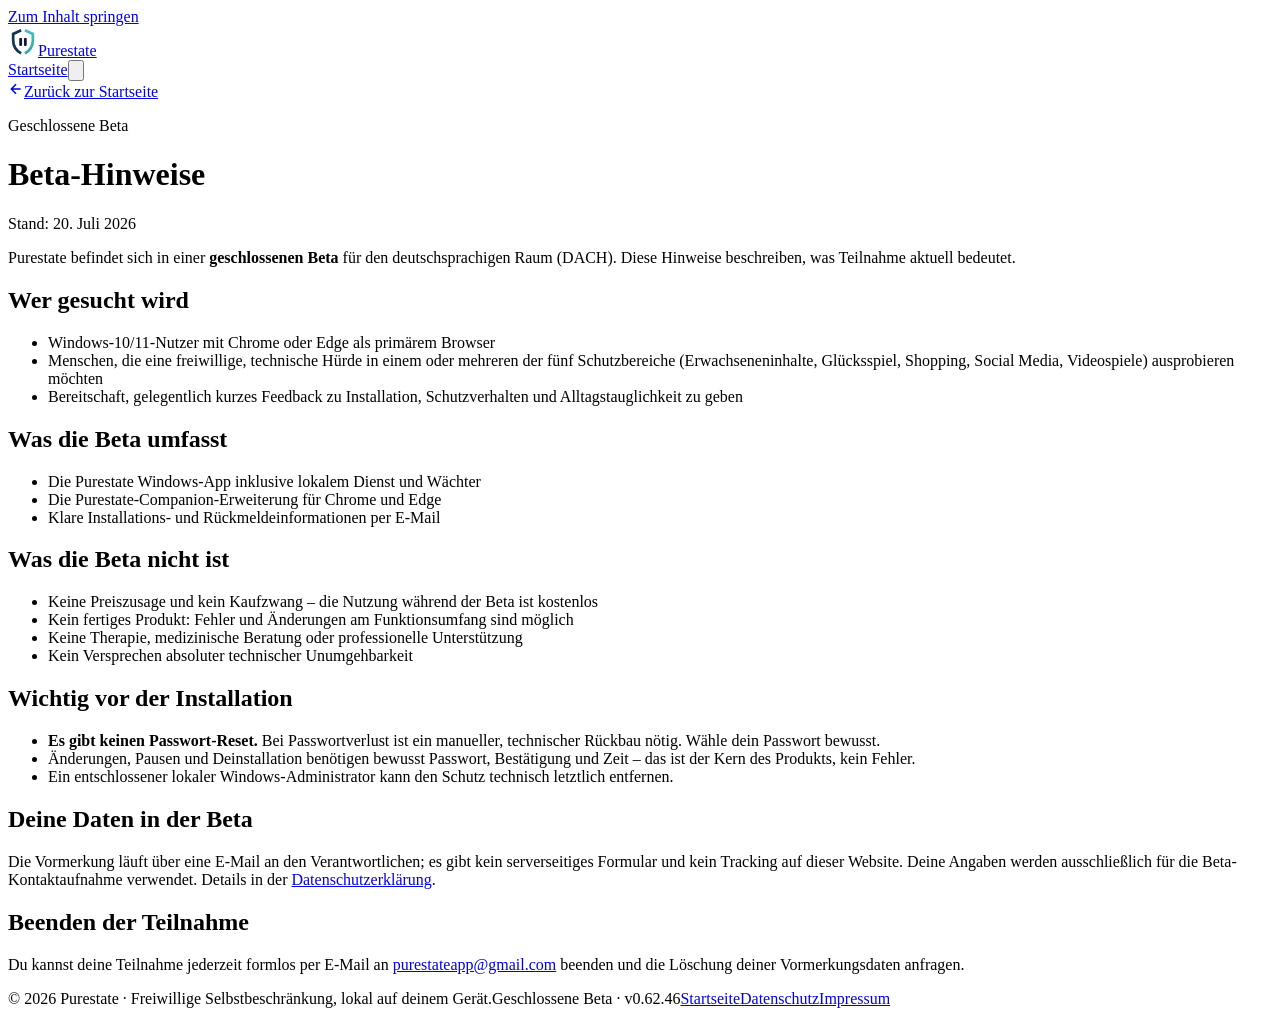
==== website/beta-hinweise/index.html @ 0d82c808 "chore(deploy): Datenschutzseite auf den Stand des Codes (2026-08-23) Fuenf Aussagen nachgezogen: SHA" ====
<!DOCTYPE html><html lang="de"><head><meta charset="utf-8"><meta name="viewport" content="width=device-width, initial-scale=1"><meta name="color-scheme" content="light dark"><meta name="theme-color" content="#f3f4f2" media="(prefers-color-scheme: light)"><meta name="theme-color" content="#060e1c" media="(prefers-color-scheme: dark)"><title>Beta-Hinweise – Purestate</title><meta name="description" content="Hinweise zur Teilnahme an der geschlossenen Purestate-Beta: Voraussetzungen, Umfang, Grenzen und Umgang mit deinen Daten."><link rel="canonical" href="https://purestate-app.com/beta-hinweise/"><link rel="icon" href="/favicon.svg" type="image/svg+xml"><link rel="sitemap" href="/sitemap-index.xml"><meta property="og:title" content="Beta-Hinweise – Purestate"><meta property="og:description" content="Hinweise zur Teilnahme an der geschlossenen Purestate-Beta: Voraussetzungen, Umfang, Grenzen und Umgang mit deinen Daten."><meta property="og:type" content="website"><meta property="og:locale" content="de_DE"><meta property="og:url" content="https://purestate-app.com/beta-hinweise/"><meta property="og:site_name" content="Purestate"><meta property="og:image" content="https://purestate-app.com/og-image.svg"><meta name="twitter:card" content="summary"><script>
      /* Set theme before first paint to avoid a flash. Only "light"/"dark";
         when nothing is stored we fall back to the OS setting via CSS. */
      (function () {
        try {
          const t = localStorage.getItem('purestate-theme');
          if (t === 'light' || t === 'dark') document.documentElement.setAttribute('data-theme', t);
        } catch {
          /* private mode etc. — OS preference applies */
        }
      })();
    </script><link rel="stylesheet" href="/_astro/PauseMark.BXaY5IcB.css"></head><body><a href="#main" class="focus:bg-surface focus:text-ink sr-only focus:not-sr-only focus:absolute focus:top-3 focus:left-3 focus:z-50 focus:rounded-lg focus:px-4 focus:py-2 focus:shadow-lg">Zum Inhalt springen</a><div class="scroll-progress" aria-hidden="true"></div><header class="border-line bg-bg/85 sticky top-0 z-40 border-b backdrop-blur-md" data-astro-cid-fzpbxy5g><div class="mx-auto flex h-16 max-w-6xl items-center justify-between gap-4 px-5" data-astro-cid-fzpbxy5g><a href="/" class="text-ink flex items-center gap-2.5 text-[17px] font-semibold tracking-tight" aria-label="Purestate – Startseite" data-astro-cid-fzpbxy5g><svg xmlns="http://www.w3.org/2000/svg" viewBox="0 0 128 128" width="30" height="30" aria-hidden="true"><defs><linearGradient id="ps-grad-6tiwqj" x1="72" y1="16" x2="111" y2="112" gradientUnits="userSpaceOnUse"><stop offset="0" stop-color="#49c3bd"></stop><stop offset="1" stop-color="#2aa8a6"></stop></linearGradient></defs><path d="M56 18 22 34v27c0 25 13.5 45 34 56" fill="none" stroke="var(--logo-left, #123456)" stroke-width="11.5"></path><path d="M72 18 106 34v27c0 25-13.5 45-34 56" fill="none" stroke="url(#ps-grad-6tiwqj)" stroke-width="11.5"></path><rect x="48" y="51" width="12" height="34" rx="3.5" fill="var(--logo-bars, #0b1b34)"></rect><rect x="68" y="51" width="12" height="34" rx="3.5" fill="var(--logo-bars, #0b1b34)"></rect></svg>Purestate</a><div class="flex items-center gap-2.5" data-astro-cid-fzpbxy5g><a href="/" class="text-soft hover:text-ink hidden text-[15px] font-medium sm:block" data-astro-cid-fzpbxy5g>Startseite</a><button id="themeToggle" type="button" class="border-line text-soft hover:border-line-strong hover:text-ink flex h-11 w-11 items-center justify-center rounded-lg border transition-colors" aria-label="Helles oder dunkles Design wählen" title="Design wechseln" data-astro-cid-fzpbxy5g><svg class="theme-sun h-[18px] w-[18px]" viewBox="0 0 24 24" fill="none" stroke="currentColor" stroke-width="2" stroke-linecap="round" aria-hidden="true" data-astro-cid-fzpbxy5g><circle cx="12" cy="12" r="4" data-astro-cid-fzpbxy5g></circle><path d="M12 2v2M12 20v2M4.9 4.9l1.4 1.4M17.7 17.7l1.4 1.4M2 12h2M20 12h2M4.9 19.1l1.4-1.4M17.7 6.3l1.4-1.4" data-astro-cid-fzpbxy5g></path></svg><svg class="theme-moon h-[18px] w-[18px]" viewBox="0 0 24 24" fill="none" stroke="currentColor" stroke-width="2" stroke-linecap="round" stroke-linejoin="round" aria-hidden="true" data-astro-cid-fzpbxy5g><path d="M21 12.8A9 9 0 1 1 11.2 3a7 7 0 0 0 9.8 9.8Z" data-astro-cid-fzpbxy5g></path></svg></button></div></div></header><main id="main"><div class="mx-auto max-w-6xl px-5 py-14 sm:py-20"><a href="/" class="text-soft hover:text-ink inline-flex items-center gap-1.5 text-[14.5px] font-medium"><svg width="16" height="16" viewBox="0 0 24 24" fill="none" stroke="currentColor" stroke-width="2.2" aria-hidden="true"><path d="M19 12H5M12 19l-7-7 7-7"></path></svg>Zurück zur Startseite</a><p class="mono-label mt-8 flex items-center gap-2.5"><span class="pause-mark text-[13px]" aria-hidden="true"><i></i><i></i></span>Geschlossene Beta</p><h1 class="display text-ink mt-4 text-[clamp(30px,4.2vw,44px)]">Beta-Hinweise</h1><p class="text-faint mt-3 font-mono text-[13px]">Stand: 20. Juli 2026</p><div class="prose-legal mt-8"><p>Purestate befindet sich in einer <strong>geschlossenen Beta</strong> für den deutschsprachigen Raum (DACH). Diese Hinweise beschreiben, was Teilnahme aktuell bedeutet.</p>
<h2 id="wer-gesucht-wird">Wer gesucht wird</h2>
<ul>
<li>Windows-10/11-Nutzer mit Chrome oder Edge als primärem Browser</li>
<li>Menschen, die eine freiwillige, technische Hürde in einem oder mehreren der fünf Schutzbereiche (Erwachseneninhalte, Glücksspiel, Shopping, Social Media, Videospiele) ausprobieren möchten</li>
<li>Bereitschaft, gelegentlich kurzes Feedback zu Installation, Schutzverhalten und Alltagstauglichkeit zu geben</li>
</ul>
<h2 id="was-die-beta-umfasst">Was die Beta umfasst</h2>
<ul>
<li>Die Purestate Windows-App inklusive lokalem Dienst und Wächter</li>
<li>Die Purestate-Companion-Erweiterung für Chrome und Edge</li>
<li>Klare Installations- und Rückmeldeinformationen per E-Mail</li>
</ul>
<h2 id="was-die-beta-nicht-ist">Was die Beta nicht ist</h2>
<ul>
<li>Keine Preiszusage und kein Kaufzwang – die Nutzung während der Beta ist kostenlos</li>
<li>Kein fertiges Produkt: Fehler und Änderungen am Funktionsumfang sind möglich</li>
<li>Keine Therapie, medizinische Beratung oder professionelle Unterstützung</li>
<li>Kein Versprechen absoluter technischer Unumgehbarkeit</li>
</ul>
<h2 id="wichtig-vor-der-installation">Wichtig vor der Installation</h2>
<ul>
<li><strong>Es gibt keinen Passwort-Reset.</strong> Bei Passwortverlust ist ein manueller, technischer Rückbau nötig. Wähle dein Passwort bewusst.</li>
<li>Änderungen, Pausen und Deinstallation benötigen bewusst Passwort, Bestätigung und Zeit – das ist der Kern des Produkts, kein Fehler.</li>
<li>Ein entschlossener lokaler Windows-Administrator kann den Schutz technisch letztlich entfernen.</li>
</ul>
<h2 id="deine-daten-in-der-beta">Deine Daten in der Beta</h2>
<p>Die Vormerkung läuft über eine E-Mail an den Verantwortlichen; es gibt kein serverseitiges Formular und kein Tracking auf dieser Website. Deine Angaben werden ausschließlich für die Beta-Kontaktaufnahme verwendet. Details in der <a href="/datenschutz/">Datenschutzerklärung</a>.</p>
<h2 id="beenden-der-teilnahme">Beenden der Teilnahme</h2>
<p>Du kannst deine Teilnahme jederzeit formlos per E-Mail an <a href="mailto:purestateapp@gmail.com">purestateapp@gmail.com</a> beenden und die Löschung deiner Vormerkungsdaten anfragen.</p>
</div></div></main><footer class="border-line bg-bg2 border-t"><div class="mx-auto max-w-6xl px-5 py-12"><div class="text-faint flex flex-wrap items-center gap-x-4 gap-y-2 text-[14px]"><span>© 2026 Purestate · Freiwillige Selbstbeschränkung, lokal auf deinem Gerät.</span><span class="font-mono text-[12.5px] tracking-[0.08em]">Geschlossene Beta · v0.62.46</span><span class="flex gap-4"><a class="hover:text-ink" href="/">Startseite</a><a class="hover:text-ink" href="/datenschutz/">Datenschutz</a><a class="hover:text-ink" href="/impressum/">Impressum</a></span></div></div></footer><script>
      (function () {
        const root = document.documentElement;
        const toggle = document.getElementById('themeToggle');
        if (toggle) {
          toggle.addEventListener('click', function () {
            let current = root.getAttribute('data-theme');
            if (!current) {
              current = window.matchMedia('(prefers-color-scheme: dark)').matches
                ? 'dark'
                : 'light';
            }
            const next = current === 'dark' ? 'light' : 'dark';
            root.setAttribute('data-theme', next);
            try {
              localStorage.setItem('purestate-theme', next);
            } catch {
              /* not persisted */
            }
          });
        }

        const navBtn = document.getElementById('navToggle');
        const navMenu = document.getElementById('navMenu');
        if (navBtn && navMenu) {
          navBtn.addEventListener('click', function () {
            const open = navBtn.getAttribute('aria-expanded') === 'true';
            navBtn.setAttribute('aria-expanded', String(!open));
            navMenu.classList.toggle('hidden', open);
          });
          navMenu.querySelectorAll('a').forEach(function (a) {
            a.addEventListener('click', function () {
              navBtn.setAttribute('aria-expanded', 'false');
              navMenu.classList.add('hidden');
            });
          });
        }
      })();

      /* Scroll response: a reading-progress line, a faint background wash
         that drifts, and the section you're on lifting its kicker to accent.
         Pure progressive enhancement — nothing is ever hidden. */
      (function () {
        const root = document.documentElement;
        const reduce = window.matchMedia('(prefers-reduced-motion: reduce)').matches;
        const secs = Array.prototype.slice.call(document.querySelectorAll('main > section'));
        if (!reduce) root.classList.add('reveal-on');
        let ticking = false;
        function onScroll() {
          if (ticking) return;
          ticking = true;
          requestAnimationFrame(function () {
            const y = window.scrollY || 0;
            const h = document.documentElement.scrollHeight - window.innerHeight;
            root.style.setProperty('--sp', h > 0 ? (y / h).toFixed(4) : '0');
            if (!reduce) {
              root.style.setProperty('--sy', String(y));
              const line = window.innerHeight * 0.35;
              let active = null;
              for (let i = 0; i < secs.length; i++) {
                const r = secs[i].getBoundingClientRect();
                if (r.top <= line && r.bottom > line) {
                  active = secs[i];
                  break;
                }
              }
              secs.forEach(function (s) {
                s.classList.toggle('is-active', s === active);
              });
            }
            ticking = false;
          });
        }
        window.addEventListener('scroll', onScroll, { passive: true });
        window.addEventListener('resize', onScroll, { passive: true });
        onScroll();
      })();
    </script></body></html>
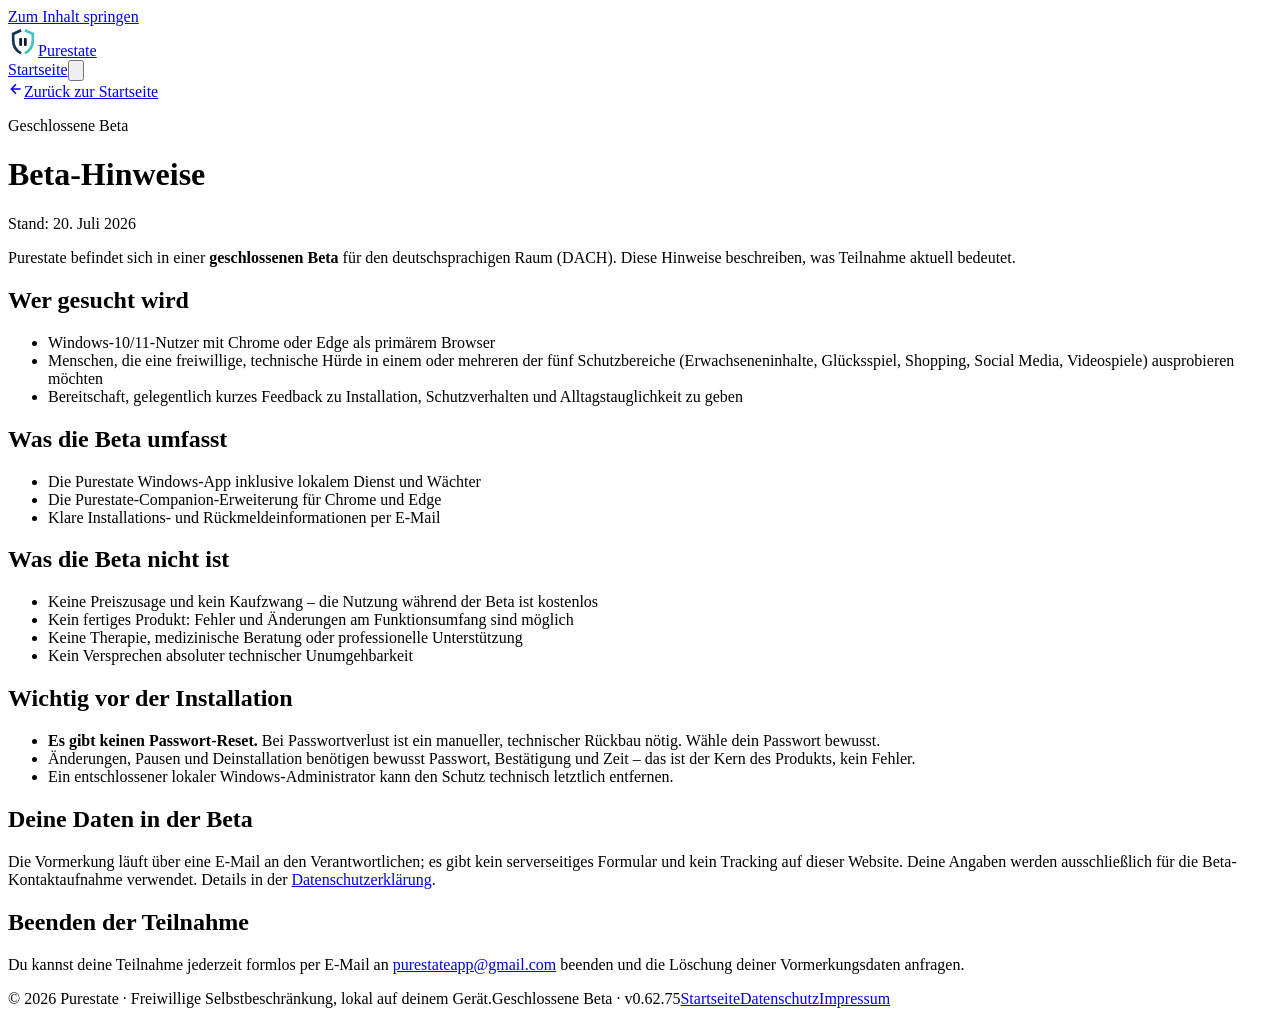
==== commit 54dda099: "feat(deploy): publish controlled-boundary redesign Deploy the verified static build from private sou" ====
--- a/website/beta-hinweise/index.html
+++ b/website/beta-hinweise/index.html
@@ -1,4 +1,4 @@
-<!DOCTYPE html><html lang="de"><head><meta charset="utf-8"><meta name="viewport" content="width=device-width, initial-scale=1"><meta name="color-scheme" content="light dark"><meta name="theme-color" content="#f3f4f2" media="(prefers-color-scheme: light)"><meta name="theme-color" content="#060e1c" media="(prefers-color-scheme: dark)"><title>Beta-Hinweise – Purestate</title><meta name="description" content="Hinweise zur Teilnahme an der geschlossenen Purestate-Beta: Voraussetzungen, Umfang, Grenzen und Umgang mit deinen Daten."><link rel="canonical" href="https://purestate-app.com/beta-hinweise/"><link rel="icon" href="/favicon.svg" type="image/svg+xml"><link rel="sitemap" href="/sitemap-index.xml"><meta property="og:title" content="Beta-Hinweise – Purestate"><meta property="og:description" content="Hinweise zur Teilnahme an der geschlossenen Purestate-Beta: Voraussetzungen, Umfang, Grenzen und Umgang mit deinen Daten."><meta property="og:type" content="website"><meta property="og:locale" content="de_DE"><meta property="og:url" content="https://purestate-app.com/beta-hinweise/"><meta property="og:site_name" content="Purestate"><meta property="og:image" content="https://purestate-app.com/og-image.svg"><meta name="twitter:card" content="summary"><script>
+<!DOCTYPE html><html lang="de"><head><meta charset="utf-8"><meta name="viewport" content="width=device-width, initial-scale=1"><meta name="color-scheme" content="light dark"><meta name="theme-color" content="#f3f4f2" media="(prefers-color-scheme: light)"><meta name="theme-color" content="#060e1c" media="(prefers-color-scheme: dark)"><title>Beta-Hinweise – Purestate</title><meta name="description" content="Hinweise zur Teilnahme an der geschlossenen Purestate-Beta: Voraussetzungen, Umfang, Grenzen und Umgang mit deinen Daten."><link rel="canonical" href="https://purestate-app.com/beta-hinweise/"><link rel="icon" href="/favicon.svg" type="image/svg+xml"><link rel="sitemap" href="/sitemap-index.xml"><meta property="og:title" content="Beta-Hinweise – Purestate"><meta property="og:description" content="Hinweise zur Teilnahme an der geschlossenen Purestate-Beta: Voraussetzungen, Umfang, Grenzen und Umgang mit deinen Daten."><meta property="og:type" content="website"><meta property="og:locale" content="de_DE"><meta property="og:url" content="https://purestate-app.com/beta-hinweise/"><meta property="og:site_name" content="Purestate"><meta property="og:image" content="https://purestate-app.com/og-image.png"><meta property="og:image:type" content="image/png"><meta property="og:image:width" content="1200"><meta property="og:image:height" content="630"><meta property="og:image:alt" content="Purestate – Deine Entscheidung, geschützt vor dem nächsten Impuls."><meta name="twitter:card" content="summary_large_image"><meta name="twitter:image" content="https://purestate-app.com/og-image.png"><meta name="twitter:image:alt" content="Purestate – Deine Entscheidung, geschützt vor dem nächsten Impuls."><script>
       /* Set theme before first paint to avoid a flash. Only "light"/"dark";
          when nothing is stored we fall back to the OS setting via CSS. */
       (function () {
@@ -9,7 +9,7 @@
           /* private mode etc. — OS preference applies */
         }
       })();
-    </script><link rel="stylesheet" href="/_astro/PauseMark.BXaY5IcB.css"></head><body><a href="#main" class="focus:bg-surface focus:text-ink sr-only focus:not-sr-only focus:absolute focus:top-3 focus:left-3 focus:z-50 focus:rounded-lg focus:px-4 focus:py-2 focus:shadow-lg">Zum Inhalt springen</a><div class="scroll-progress" aria-hidden="true"></div><header class="border-line bg-bg/85 sticky top-0 z-40 border-b backdrop-blur-md" data-astro-cid-fzpbxy5g><div class="mx-auto flex h-16 max-w-6xl items-center justify-between gap-4 px-5" data-astro-cid-fzpbxy5g><a href="/" class="text-ink flex items-center gap-2.5 text-[17px] font-semibold tracking-tight" aria-label="Purestate – Startseite" data-astro-cid-fzpbxy5g><svg xmlns="http://www.w3.org/2000/svg" viewBox="0 0 128 128" width="30" height="30" aria-hidden="true"><defs><linearGradient id="ps-grad-6tiwqj" x1="72" y1="16" x2="111" y2="112" gradientUnits="userSpaceOnUse"><stop offset="0" stop-color="#49c3bd"></stop><stop offset="1" stop-color="#2aa8a6"></stop></linearGradient></defs><path d="M56 18 22 34v27c0 25 13.5 45 34 56" fill="none" stroke="var(--logo-left, #123456)" stroke-width="11.5"></path><path d="M72 18 106 34v27c0 25-13.5 45-34 56" fill="none" stroke="url(#ps-grad-6tiwqj)" stroke-width="11.5"></path><rect x="48" y="51" width="12" height="34" rx="3.5" fill="var(--logo-bars, #0b1b34)"></rect><rect x="68" y="51" width="12" height="34" rx="3.5" fill="var(--logo-bars, #0b1b34)"></rect></svg>Purestate</a><div class="flex items-center gap-2.5" data-astro-cid-fzpbxy5g><a href="/" class="text-soft hover:text-ink hidden text-[15px] font-medium sm:block" data-astro-cid-fzpbxy5g>Startseite</a><button id="themeToggle" type="button" class="border-line text-soft hover:border-line-strong hover:text-ink flex h-11 w-11 items-center justify-center rounded-lg border transition-colors" aria-label="Helles oder dunkles Design wählen" title="Design wechseln" data-astro-cid-fzpbxy5g><svg class="theme-sun h-[18px] w-[18px]" viewBox="0 0 24 24" fill="none" stroke="currentColor" stroke-width="2" stroke-linecap="round" aria-hidden="true" data-astro-cid-fzpbxy5g><circle cx="12" cy="12" r="4" data-astro-cid-fzpbxy5g></circle><path d="M12 2v2M12 20v2M4.9 4.9l1.4 1.4M17.7 17.7l1.4 1.4M2 12h2M20 12h2M4.9 19.1l1.4-1.4M17.7 6.3l1.4-1.4" data-astro-cid-fzpbxy5g></path></svg><svg class="theme-moon h-[18px] w-[18px]" viewBox="0 0 24 24" fill="none" stroke="currentColor" stroke-width="2" stroke-linecap="round" stroke-linejoin="round" aria-hidden="true" data-astro-cid-fzpbxy5g><path d="M21 12.8A9 9 0 1 1 11.2 3a7 7 0 0 0 9.8 9.8Z" data-astro-cid-fzpbxy5g></path></svg></button></div></div></header><main id="main"><div class="mx-auto max-w-6xl px-5 py-14 sm:py-20"><a href="/" class="text-soft hover:text-ink inline-flex items-center gap-1.5 text-[14.5px] font-medium"><svg width="16" height="16" viewBox="0 0 24 24" fill="none" stroke="currentColor" stroke-width="2.2" aria-hidden="true"><path d="M19 12H5M12 19l-7-7 7-7"></path></svg>Zurück zur Startseite</a><p class="mono-label mt-8 flex items-center gap-2.5"><span class="pause-mark text-[13px]" aria-hidden="true"><i></i><i></i></span>Geschlossene Beta</p><h1 class="display text-ink mt-4 text-[clamp(30px,4.2vw,44px)]">Beta-Hinweise</h1><p class="text-faint mt-3 font-mono text-[13px]">Stand: 20. Juli 2026</p><div class="prose-legal mt-8"><p>Purestate befindet sich in einer <strong>geschlossenen Beta</strong> für den deutschsprachigen Raum (DACH). Diese Hinweise beschreiben, was Teilnahme aktuell bedeutet.</p>
+    </script><link rel="stylesheet" href="/_astro/PauseMark.70E16UtI.css"></head><body><a href="#main" class="focus:bg-surface focus:text-ink sr-only focus:not-sr-only focus:absolute focus:top-3 focus:left-3 focus:z-50 focus:rounded-lg focus:px-4 focus:py-2 focus:shadow-lg">Zum Inhalt springen</a><header class="border-line bg-bg/85 sticky top-0 z-40 border-b backdrop-blur-md" data-astro-cid-fzpbxy5g><div class="mx-auto flex h-16 max-w-6xl items-center justify-between gap-4 px-5" data-astro-cid-fzpbxy5g><a href="/" class="text-ink flex items-center gap-2.5 text-[17px] font-semibold tracking-tight" aria-label="Purestate – Startseite" data-astro-cid-fzpbxy5g><svg xmlns="http://www.w3.org/2000/svg" viewBox="0 0 128 128" width="30" height="30" aria-hidden="true"><path d="M56 18 22 34v27c0 25 13.5 45 34 56" fill="none" stroke="var(--logo-left, #123456)" stroke-width="11.5"></path><path d="M72 18 106 34v27c0 25-13.5 45-34 56" fill="none" stroke="var(--logo-right, #49c3bd)" stroke-width="11.5"></path><rect x="48" y="51" width="12" height="34" rx="3.5" fill="var(--logo-bars, #0b1b34)"></rect><rect x="68" y="51" width="12" height="34" rx="3.5" fill="var(--logo-bars, #0b1b34)"></rect></svg>Purestate</a><div class="flex items-center gap-2.5" data-astro-cid-fzpbxy5g><a href="/" class="text-soft hover:text-ink hidden text-[15px] font-medium sm:block" data-astro-cid-fzpbxy5g>Startseite</a><button id="themeToggle" type="button" class="border-line text-soft hover:border-line-strong hover:text-ink flex h-11 w-11 items-center justify-center rounded-lg border transition-colors" aria-label="Helles oder dunkles Design wählen" title="Design wechseln" data-astro-cid-fzpbxy5g><svg class="theme-sun h-[18px] w-[18px]" viewBox="0 0 24 24" fill="none" stroke="currentColor" stroke-width="2" stroke-linecap="round" aria-hidden="true" data-astro-cid-fzpbxy5g><circle cx="12" cy="12" r="4" data-astro-cid-fzpbxy5g></circle><path d="M12 2v2M12 20v2M4.9 4.9l1.4 1.4M17.7 17.7l1.4 1.4M2 12h2M20 12h2M4.9 19.1l1.4-1.4M17.7 6.3l1.4-1.4" data-astro-cid-fzpbxy5g></path></svg><svg class="theme-moon h-[18px] w-[18px]" viewBox="0 0 24 24" fill="none" stroke="currentColor" stroke-width="2" stroke-linecap="round" stroke-linejoin="round" aria-hidden="true" data-astro-cid-fzpbxy5g><path d="M21 12.8A9 9 0 1 1 11.2 3a7 7 0 0 0 9.8 9.8Z" data-astro-cid-fzpbxy5g></path></svg></button></div></div></header><main id="main"><div class="mx-auto max-w-6xl px-5 py-14 sm:py-20"><a href="/" class="text-soft hover:text-ink inline-flex items-center gap-1.5 text-[14.5px] font-medium"><svg width="16" height="16" viewBox="0 0 24 24" fill="none" stroke="currentColor" stroke-width="2.2" aria-hidden="true"><path d="M19 12H5M12 19l-7-7 7-7"></path></svg>Zurück zur Startseite</a><p class="mono-label mt-8 flex items-center gap-2.5"><span class="pause-mark text-[13px]" aria-hidden="true"><i></i><i></i></span>Geschlossene Beta</p><h1 class="display text-ink mt-4 text-[clamp(30px,4.2vw,44px)]">Beta-Hinweise</h1><p class="text-faint mt-3 font-mono text-[13px]">Stand: 20. Juli 2026</p><div class="prose-legal mt-8"><p>Purestate befindet sich in einer <strong>geschlossenen Beta</strong> für den deutschsprachigen Raum (DACH). Diese Hinweise beschreiben, was Teilnahme aktuell bedeutet.</p>
 <h2 id="wer-gesucht-wird">Wer gesucht wird</h2>
 <ul>
 <li>Windows-10/11-Nutzer mit Chrome oder Edge als primärem Browser</li>
@@ -39,7 +39,7 @@
 <p>Die Vormerkung läuft über eine E-Mail an den Verantwortlichen; es gibt kein serverseitiges Formular und kein Tracking auf dieser Website. Deine Angaben werden ausschließlich für die Beta-Kontaktaufnahme verwendet. Details in der <a href="/datenschutz/">Datenschutzerklärung</a>.</p>
 <h2 id="beenden-der-teilnahme">Beenden der Teilnahme</h2>
 <p>Du kannst deine Teilnahme jederzeit formlos per E-Mail an <a href="mailto:purestateapp@gmail.com">purestateapp@gmail.com</a> beenden und die Löschung deiner Vormerkungsdaten anfragen.</p>
-</div></div></main><footer class="border-line bg-bg2 border-t"><div class="mx-auto max-w-6xl px-5 py-12"><div class="text-faint flex flex-wrap items-center gap-x-4 gap-y-2 text-[14px]"><span>© 2026 Purestate · Freiwillige Selbstbeschränkung, lokal auf deinem Gerät.</span><span class="font-mono text-[12.5px] tracking-[0.08em]">Geschlossene Beta · v0.62.46</span><span class="flex gap-4"><a class="hover:text-ink" href="/">Startseite</a><a class="hover:text-ink" href="/datenschutz/">Datenschutz</a><a class="hover:text-ink" href="/impressum/">Impressum</a></span></div></div></footer><script>
+</div></div></main><footer class="border-line bg-bg2 border-t"><div class="mx-auto max-w-6xl px-5 py-12"><div class="text-faint flex flex-wrap items-center gap-x-4 gap-y-2 text-[14px]"><span>© 2026 Purestate · Freiwillige Selbstbeschränkung, lokal auf deinem Gerät.</span><span class="font-mono text-[12.5px] tracking-[0.08em]">Geschlossene Beta · v0.62.75</span><span class="flex gap-4"><a class="hover:text-ink" href="/">Startseite</a><a class="hover:text-ink" href="/datenschutz/">Datenschutz</a><a class="hover:text-ink" href="/impressum/">Impressum</a></span></div></div></footer><script>
       (function () {
         const root = document.documentElement;
         const toggle = document.getElementById('themeToggle');
@@ -64,23 +64,46 @@
         const navBtn = document.getElementById('navToggle');
         const navMenu = document.getElementById('navMenu');
         if (navBtn && navMenu) {
+          const menuLinks = Array.from(navMenu.querySelectorAll('a'));
+          function setMenu(open, returnFocus) {
+            navBtn.setAttribute('aria-expanded', String(open));
+            navBtn.setAttribute('aria-label', open ? 'Menü schließen' : 'Menü öffnen');
+            navMenu.classList.toggle('hidden', !open);
+            if (open && menuLinks[0]) menuLinks[0].focus();
+            if (!open && returnFocus) navBtn.focus();
+          }
           navBtn.addEventListener('click', function () {
             const open = navBtn.getAttribute('aria-expanded') === 'true';
-            navBtn.setAttribute('aria-expanded', String(!open));
-            navMenu.classList.toggle('hidden', open);
+            setMenu(!open, open);
           });
-          navMenu.querySelectorAll('a').forEach(function (a) {
+          menuLinks.forEach(function (a) {
             a.addEventListener('click', function () {
-              navBtn.setAttribute('aria-expanded', 'false');
-              navMenu.classList.add('hidden');
+              setMenu(false, false);
             });
+          });
+          document.addEventListener('keydown', function (event) {
+            if (navBtn.getAttribute('aria-expanded') !== 'true') return;
+            if (event.key === 'Escape') {
+              event.preventDefault();
+              setMenu(false, true);
+              return;
+            }
+            if (event.key !== 'Tab' || menuLinks.length === 0) return;
+            const first = menuLinks[0];
+            const last = menuLinks[menuLinks.length - 1];
+            if (event.shiftKey && document.activeElement === first) {
+              event.preventDefault();
+              last.focus();
+            } else if (!event.shiftKey && document.activeElement === last) {
+              event.preventDefault();
+              first.focus();
+            }
           });
         }
       })();
 
-      /* Scroll response: a reading-progress line, a faint background wash
-         that drifts, and the section you're on lifting its kicker to accent.
-         Pure progressive enhancement — nothing is ever hidden. */
+      /* Scroll response: the section at the reading line lifts its factual
+         status label to accent. Pure progressive enhancement. */
       (function () {
         const root = document.documentElement;
         const reduce = window.matchMedia('(prefers-reduced-motion: reduce)').matches;
@@ -91,11 +114,7 @@
           if (ticking) return;
           ticking = true;
           requestAnimationFrame(function () {
-            const y = window.scrollY || 0;
-            const h = document.documentElement.scrollHeight - window.innerHeight;
-            root.style.setProperty('--sp', h > 0 ? (y / h).toFixed(4) : '0');
             if (!reduce) {
-              root.style.setProperty('--sy', String(y));
               const line = window.innerHeight * 0.35;
               let active = null;
               for (let i = 0; i < secs.length; i++) {
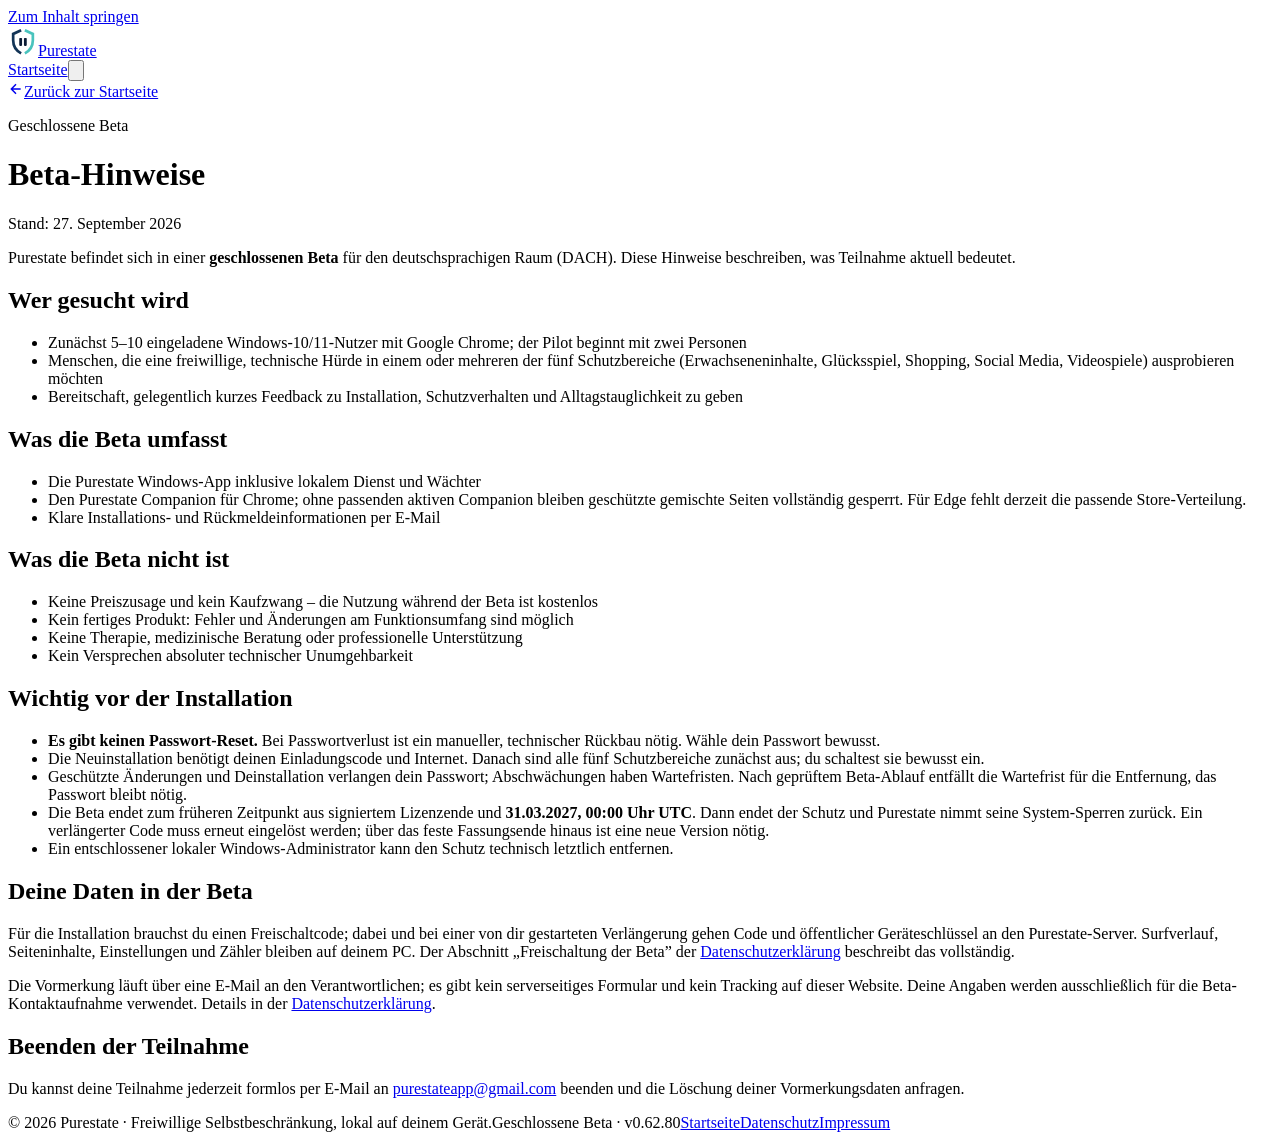
==== commit 9fb41803: "feat(deploy): publish the closed-beta state (0.62.80) Activation with an invitation code, beta notes" ====
--- a/website/beta-hinweise/index.html
+++ b/website/beta-hinweise/index.html
@@ -9,17 +9,17 @@
           /* private mode etc. — OS preference applies */
         }
       })();
-    </script><link rel="stylesheet" href="/_astro/PauseMark.70E16UtI.css"></head><body><a href="#main" class="focus:bg-surface focus:text-ink sr-only focus:not-sr-only focus:absolute focus:top-3 focus:left-3 focus:z-50 focus:rounded-lg focus:px-4 focus:py-2 focus:shadow-lg">Zum Inhalt springen</a><header class="border-line bg-bg/85 sticky top-0 z-40 border-b backdrop-blur-md" data-astro-cid-fzpbxy5g><div class="mx-auto flex h-16 max-w-6xl items-center justify-between gap-4 px-5" data-astro-cid-fzpbxy5g><a href="/" class="text-ink flex items-center gap-2.5 text-[17px] font-semibold tracking-tight" aria-label="Purestate – Startseite" data-astro-cid-fzpbxy5g><svg xmlns="http://www.w3.org/2000/svg" viewBox="0 0 128 128" width="30" height="30" aria-hidden="true"><path d="M56 18 22 34v27c0 25 13.5 45 34 56" fill="none" stroke="var(--logo-left, #123456)" stroke-width="11.5"></path><path d="M72 18 106 34v27c0 25-13.5 45-34 56" fill="none" stroke="var(--logo-right, #49c3bd)" stroke-width="11.5"></path><rect x="48" y="51" width="12" height="34" rx="3.5" fill="var(--logo-bars, #0b1b34)"></rect><rect x="68" y="51" width="12" height="34" rx="3.5" fill="var(--logo-bars, #0b1b34)"></rect></svg>Purestate</a><div class="flex items-center gap-2.5" data-astro-cid-fzpbxy5g><a href="/" class="text-soft hover:text-ink hidden text-[15px] font-medium sm:block" data-astro-cid-fzpbxy5g>Startseite</a><button id="themeToggle" type="button" class="border-line text-soft hover:border-line-strong hover:text-ink flex h-11 w-11 items-center justify-center rounded-lg border transition-colors" aria-label="Helles oder dunkles Design wählen" title="Design wechseln" data-astro-cid-fzpbxy5g><svg class="theme-sun h-[18px] w-[18px]" viewBox="0 0 24 24" fill="none" stroke="currentColor" stroke-width="2" stroke-linecap="round" aria-hidden="true" data-astro-cid-fzpbxy5g><circle cx="12" cy="12" r="4" data-astro-cid-fzpbxy5g></circle><path d="M12 2v2M12 20v2M4.9 4.9l1.4 1.4M17.7 17.7l1.4 1.4M2 12h2M20 12h2M4.9 19.1l1.4-1.4M17.7 6.3l1.4-1.4" data-astro-cid-fzpbxy5g></path></svg><svg class="theme-moon h-[18px] w-[18px]" viewBox="0 0 24 24" fill="none" stroke="currentColor" stroke-width="2" stroke-linecap="round" stroke-linejoin="round" aria-hidden="true" data-astro-cid-fzpbxy5g><path d="M21 12.8A9 9 0 1 1 11.2 3a7 7 0 0 0 9.8 9.8Z" data-astro-cid-fzpbxy5g></path></svg></button></div></div></header><main id="main"><div class="mx-auto max-w-6xl px-5 py-14 sm:py-20"><a href="/" class="text-soft hover:text-ink inline-flex items-center gap-1.5 text-[14.5px] font-medium"><svg width="16" height="16" viewBox="0 0 24 24" fill="none" stroke="currentColor" stroke-width="2.2" aria-hidden="true"><path d="M19 12H5M12 19l-7-7 7-7"></path></svg>Zurück zur Startseite</a><p class="mono-label mt-8 flex items-center gap-2.5"><span class="pause-mark text-[13px]" aria-hidden="true"><i></i><i></i></span>Geschlossene Beta</p><h1 class="display text-ink mt-4 text-[clamp(30px,4.2vw,44px)]">Beta-Hinweise</h1><p class="text-faint mt-3 font-mono text-[13px]">Stand: 20. Juli 2026</p><div class="prose-legal mt-8"><p>Purestate befindet sich in einer <strong>geschlossenen Beta</strong> für den deutschsprachigen Raum (DACH). Diese Hinweise beschreiben, was Teilnahme aktuell bedeutet.</p>
+    </script><link rel="stylesheet" href="/_astro/PauseMark.Hixuz2Sx.css"></head><body><a href="#main" class="focus:bg-surface focus:text-ink sr-only focus:not-sr-only focus:absolute focus:top-3 focus:left-3 focus:z-50 focus:rounded-lg focus:px-4 focus:py-2 focus:shadow-lg">Zum Inhalt springen</a><header class="border-line bg-bg/85 sticky top-0 z-40 border-b backdrop-blur-md" data-astro-cid-fzpbxy5g><div class="header-inner mx-auto flex h-[72px] items-center justify-between gap-4" data-astro-cid-fzpbxy5g><a href="/" class="text-ink flex items-center gap-2.5 text-[17px] font-semibold tracking-tight" aria-label="Purestate – Startseite" data-astro-cid-fzpbxy5g><svg xmlns="http://www.w3.org/2000/svg" viewBox="0 0 128 128" width="30" height="30" aria-hidden="true"><path d="M56 18 22 34v27c0 25 13.5 45 34 56" fill="none" stroke="var(--logo-left, #123456)" stroke-width="11.5"></path><path d="M72 18 106 34v27c0 25-13.5 45-34 56" fill="none" stroke="var(--logo-right, #49c3bd)" stroke-width="11.5"></path><rect x="48" y="51" width="12" height="34" rx="3.5" fill="var(--logo-bars, #0b1b34)"></rect><rect x="68" y="51" width="12" height="34" rx="3.5" fill="var(--logo-bars, #0b1b34)"></rect></svg>Purestate</a><div class="flex items-center gap-2.5" data-astro-cid-fzpbxy5g><a href="/" class="text-soft hover:text-ink hidden text-[15px] font-medium sm:block" data-astro-cid-fzpbxy5g>Startseite</a><button id="themeToggle" type="button" class="border-line text-soft hover:border-line-strong hover:text-ink flex h-11 w-11 items-center justify-center rounded-lg border transition-colors" aria-label="Helles oder dunkles Design wählen" title="Design wechseln" data-astro-cid-fzpbxy5g><svg class="theme-sun h-[18px] w-[18px]" viewBox="0 0 24 24" fill="none" stroke="currentColor" stroke-width="2" stroke-linecap="round" aria-hidden="true" data-astro-cid-fzpbxy5g><circle cx="12" cy="12" r="4" data-astro-cid-fzpbxy5g></circle><path d="M12 2v2M12 20v2M4.9 4.9l1.4 1.4M17.7 17.7l1.4 1.4M2 12h2M20 12h2M4.9 19.1l1.4-1.4M17.7 6.3l1.4-1.4" data-astro-cid-fzpbxy5g></path></svg><svg class="theme-moon h-[18px] w-[18px]" viewBox="0 0 24 24" fill="none" stroke="currentColor" stroke-width="2" stroke-linecap="round" stroke-linejoin="round" aria-hidden="true" data-astro-cid-fzpbxy5g><path d="M21 12.8A9 9 0 1 1 11.2 3a7 7 0 0 0 9.8 9.8Z" data-astro-cid-fzpbxy5g></path></svg></button></div></div></header><main id="main"><div class="mx-auto max-w-6xl px-5 py-14 sm:py-20"><a href="/" class="text-soft hover:text-ink inline-flex items-center gap-1.5 text-[14.5px] font-medium"><svg width="16" height="16" viewBox="0 0 24 24" fill="none" stroke="currentColor" stroke-width="2.2" aria-hidden="true"><path d="M19 12H5M12 19l-7-7 7-7"></path></svg>Zurück zur Startseite</a><p class="mono-label mt-8 flex items-center gap-2.5"><span class="pause-mark text-[13px]" aria-hidden="true"><i></i><i></i></span>Geschlossene Beta</p><h1 class="display text-ink mt-4 text-[clamp(30px,4.2vw,44px)]">Beta-Hinweise</h1><p class="text-faint mt-3 font-mono text-[13px]">Stand: 27. September 2026</p><div class="prose-legal mt-8"><p>Purestate befindet sich in einer <strong>geschlossenen Beta</strong> für den deutschsprachigen Raum (DACH). Diese Hinweise beschreiben, was Teilnahme aktuell bedeutet.</p>
 <h2 id="wer-gesucht-wird">Wer gesucht wird</h2>
 <ul>
-<li>Windows-10/11-Nutzer mit Chrome oder Edge als primärem Browser</li>
+<li>Zunächst 5–10 eingeladene Windows-10/11-Nutzer mit Google Chrome; der Pilot beginnt mit zwei Personen</li>
 <li>Menschen, die eine freiwillige, technische Hürde in einem oder mehreren der fünf Schutzbereiche (Erwachseneninhalte, Glücksspiel, Shopping, Social Media, Videospiele) ausprobieren möchten</li>
 <li>Bereitschaft, gelegentlich kurzes Feedback zu Installation, Schutzverhalten und Alltagstauglichkeit zu geben</li>
 </ul>
 <h2 id="was-die-beta-umfasst">Was die Beta umfasst</h2>
 <ul>
 <li>Die Purestate Windows-App inklusive lokalem Dienst und Wächter</li>
-<li>Die Purestate-Companion-Erweiterung für Chrome und Edge</li>
+<li>Den Purestate Companion für Chrome; ohne passenden aktiven Companion bleiben geschützte gemischte Seiten vollständig gesperrt. Für Edge fehlt derzeit die passende Store-Verteilung.</li>
 <li>Klare Installations- und Rückmeldeinformationen per E-Mail</li>
 </ul>
 <h2 id="was-die-beta-nicht-ist">Was die Beta nicht ist</h2>
@@ -32,14 +32,17 @@
 <h2 id="wichtig-vor-der-installation">Wichtig vor der Installation</h2>
 <ul>
 <li><strong>Es gibt keinen Passwort-Reset.</strong> Bei Passwortverlust ist ein manueller, technischer Rückbau nötig. Wähle dein Passwort bewusst.</li>
-<li>Änderungen, Pausen und Deinstallation benötigen bewusst Passwort, Bestätigung und Zeit – das ist der Kern des Produkts, kein Fehler.</li>
+<li>Die Neuinstallation benötigt deinen Einladungscode und Internet. Danach sind alle fünf Schutzbereiche zunächst aus; du schaltest sie bewusst ein.</li>
+<li>Geschützte Änderungen und Deinstallation verlangen dein Passwort; Abschwächungen haben Wartefristen. Nach geprüftem Beta-Ablauf entfällt die Wartefrist für die Entfernung, das Passwort bleibt nötig.</li>
+<li>Die Beta endet zum früheren Zeitpunkt aus signiertem Lizenzende und <strong>31.03.2027, 00:00 Uhr UTC</strong>. Dann endet der Schutz und Purestate nimmt seine System-Sperren zurück. Ein verlängerter Code muss erneut eingelöst werden; über das feste Fassungsende hinaus ist eine neue Version nötig.</li>
 <li>Ein entschlossener lokaler Windows-Administrator kann den Schutz technisch letztlich entfernen.</li>
 </ul>
 <h2 id="deine-daten-in-der-beta">Deine Daten in der Beta</h2>
+<p>Für die Installation brauchst du einen Freischaltcode; dabei und bei einer von dir gestarteten Verlängerung gehen Code und öffentlicher Geräteschlüssel an den Purestate-Server. Surfverlauf, Seiteninhalte, Einstellungen und Zähler bleiben auf deinem PC. Der Abschnitt „Freischaltung der Beta” der <a href="/datenschutz/">Datenschutzerklärung</a> beschreibt das vollständig.</p>
 <p>Die Vormerkung läuft über eine E-Mail an den Verantwortlichen; es gibt kein serverseitiges Formular und kein Tracking auf dieser Website. Deine Angaben werden ausschließlich für die Beta-Kontaktaufnahme verwendet. Details in der <a href="/datenschutz/">Datenschutzerklärung</a>.</p>
 <h2 id="beenden-der-teilnahme">Beenden der Teilnahme</h2>
 <p>Du kannst deine Teilnahme jederzeit formlos per E-Mail an <a href="mailto:purestateapp@gmail.com">purestateapp@gmail.com</a> beenden und die Löschung deiner Vormerkungsdaten anfragen.</p>
-</div></div></main><footer class="border-line bg-bg2 border-t"><div class="mx-auto max-w-6xl px-5 py-12"><div class="text-faint flex flex-wrap items-center gap-x-4 gap-y-2 text-[14px]"><span>© 2026 Purestate · Freiwillige Selbstbeschränkung, lokal auf deinem Gerät.</span><span class="font-mono text-[12.5px] tracking-[0.08em]">Geschlossene Beta · v0.62.75</span><span class="flex gap-4"><a class="hover:text-ink" href="/">Startseite</a><a class="hover:text-ink" href="/datenschutz/">Datenschutz</a><a class="hover:text-ink" href="/impressum/">Impressum</a></span></div></div></footer><script>
+</div></div></main><footer class="border-line bg-bg2 border-t"><div class="mx-auto max-w-6xl px-5 py-12"><div class="text-faint flex flex-wrap items-center gap-x-4 gap-y-2 text-[14px]"><span>© 2026 Purestate · Freiwillige Selbstbeschränkung, lokal auf deinem Gerät.</span><span class="font-mono text-[12.5px] tracking-[0.08em]">Geschlossene Beta · v0.62.80</span><span class="flex gap-4"><a class="hover:text-ink" href="/">Startseite</a><a class="hover:text-ink" href="/datenschutz/">Datenschutz</a><a class="hover:text-ink" href="/impressum/">Impressum</a></span></div></div></footer><script>
       (function () {
         const root = document.documentElement;
         const toggle = document.getElementById('themeToggle');
@@ -135,4 +138,17 @@
         window.addEventListener('resize', onScroll, { passive: true });
         onScroll();
       })();
+
+      /* Zweiter Abschnittslink waehrend des ersten weichen Scrollens: der
+         Browser verwirft den neuen Anker und faehrt die laufende Animation zu
+         Ende - die Adresszeile zeigt dann #privacy, die Seite steht auf
+         #schutzbereiche (gemessen bei 320 px: 5 von 5 Laeufen). Ein eigener
+         Sprung bricht die Animation ab und trifft. */
+      (function () {
+        window.addEventListener('hashchange', function () {
+          if (location.hash.length < 2) return;
+          const target = document.getElementById(decodeURIComponent(location.hash.slice(1)));
+          if (target) target.scrollIntoView({ block: 'start' });
+        });
+      })();
     </script></body></html>
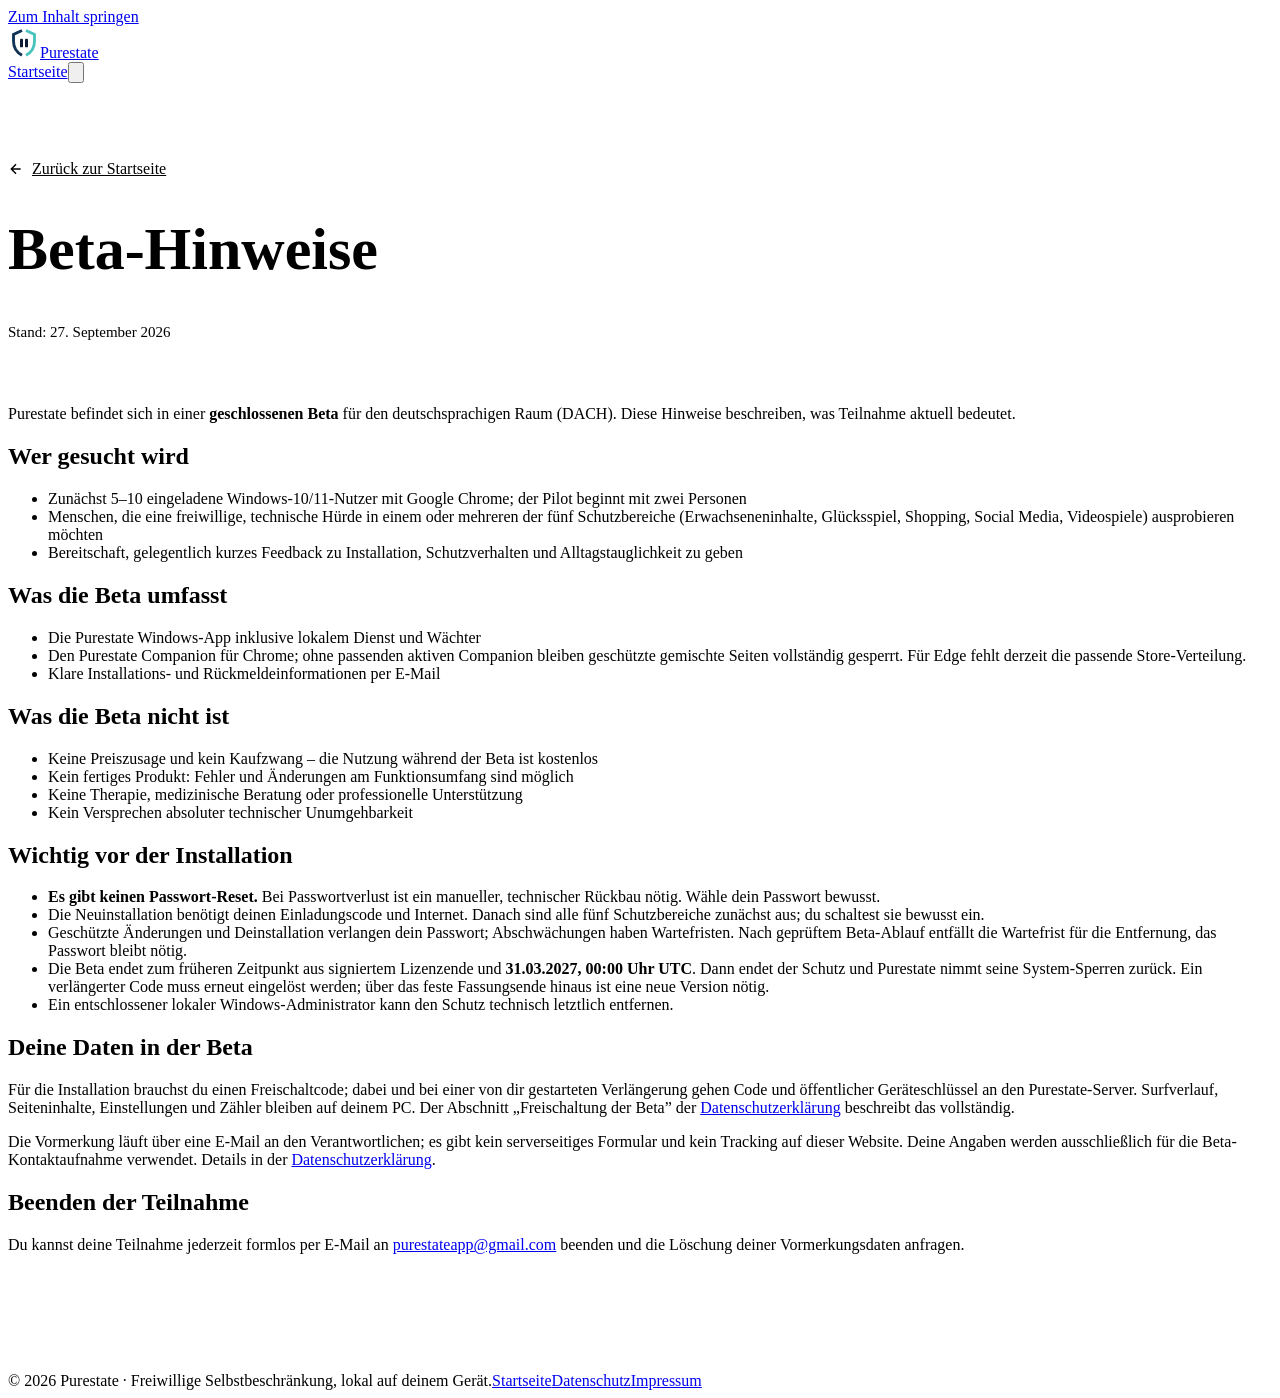
==== commit 33cbf75c: "feat(deploy): publish the "Die Grenze steht schon da." relaunch Built from purestate redesign/websit" ====
--- a/website/beta-hinweise/index.html
+++ b/website/beta-hinweise/index.html
@@ -1,15 +1,21 @@
-<!DOCTYPE html><html lang="de"><head><meta charset="utf-8"><meta name="viewport" content="width=device-width, initial-scale=1"><meta name="color-scheme" content="light dark"><meta name="theme-color" content="#f3f4f2" media="(prefers-color-scheme: light)"><meta name="theme-color" content="#060e1c" media="(prefers-color-scheme: dark)"><title>Beta-Hinweise – Purestate</title><meta name="description" content="Hinweise zur Teilnahme an der geschlossenen Purestate-Beta: Voraussetzungen, Umfang, Grenzen und Umgang mit deinen Daten."><link rel="canonical" href="https://purestate-app.com/beta-hinweise/"><link rel="icon" href="/favicon.svg" type="image/svg+xml"><link rel="sitemap" href="/sitemap-index.xml"><meta property="og:title" content="Beta-Hinweise – Purestate"><meta property="og:description" content="Hinweise zur Teilnahme an der geschlossenen Purestate-Beta: Voraussetzungen, Umfang, Grenzen und Umgang mit deinen Daten."><meta property="og:type" content="website"><meta property="og:locale" content="de_DE"><meta property="og:url" content="https://purestate-app.com/beta-hinweise/"><meta property="og:site_name" content="Purestate"><meta property="og:image" content="https://purestate-app.com/og-image.png"><meta property="og:image:type" content="image/png"><meta property="og:image:width" content="1200"><meta property="og:image:height" content="630"><meta property="og:image:alt" content="Purestate – Deine Entscheidung, geschützt vor dem nächsten Impuls."><meta name="twitter:card" content="summary_large_image"><meta name="twitter:image" content="https://purestate-app.com/og-image.png"><meta name="twitter:image:alt" content="Purestate – Deine Entscheidung, geschützt vor dem nächsten Impuls."><script>
-      /* Set theme before first paint to avoid a flash. Only "light"/"dark";
-         when nothing is stored we fall back to the OS setting via CSS. */
+<!DOCTYPE html><html lang="de"><head><meta charset="utf-8"><meta name="viewport" content="width=device-width, initial-scale=1"><meta name="color-scheme" content="light dark"><meta name="theme-color" content="#f3f5f5" media="(prefers-color-scheme: light)"><meta name="theme-color" content="#0a111d" media="(prefers-color-scheme: dark)"><title>Beta-Hinweise – Purestate</title><meta name="description" content="Hinweise zur Teilnahme an der geschlossenen Purestate-Beta: Voraussetzungen, Umfang, Grenzen und Umgang mit deinen Daten."><link rel="canonical" href="https://purestate-app.com/beta-hinweise/"><link rel="icon" href="/favicon.svg" type="image/svg+xml"><link rel="sitemap" href="/sitemap-index.xml"><link rel="preload" href="/_astro/bricolage-grotesque-latin-opsz-normal.Cre6nC2_.woff2" as="font" type="font/woff2" crossorigin><meta property="og:title" content="Beta-Hinweise – Purestate"><meta property="og:description" content="Hinweise zur Teilnahme an der geschlossenen Purestate-Beta: Voraussetzungen, Umfang, Grenzen und Umgang mit deinen Daten."><meta property="og:type" content="website"><meta property="og:locale" content="de_DE"><meta property="og:url" content="https://purestate-app.com/beta-hinweise/"><meta property="og:site_name" content="Purestate"><meta property="og:image" content="https://purestate-app.com/og-image.png"><meta property="og:image:type" content="image/png"><meta property="og:image:width" content="1200"><meta property="og:image:height" content="630"><meta property="og:image:alt" content="Purestate – Die Grenze steht schon da. Deine Entscheidung, geschützt vor dem nächsten Impuls. Fünf Schutzbereiche: Erwachseneninhalte, Glücksspiel, Shopping, Social Media, Videospiele."><meta name="twitter:card" content="summary_large_image"><meta name="twitter:title" content="Beta-Hinweise – Purestate"><meta name="twitter:description" content="Hinweise zur Teilnahme an der geschlossenen Purestate-Beta: Voraussetzungen, Umfang, Grenzen und Umgang mit deinen Daten."><meta name="twitter:image" content="https://purestate-app.com/og-image.png"><meta name="twitter:image:alt" content="Purestate – Die Grenze steht schon da. Deine Entscheidung, geschützt vor dem nächsten Impuls. Fünf Schutzbereiche: Erwachseneninhalte, Glücksspiel, Shopping, Social Media, Videospiele."><script>
+      /* Set theme and motion capability before first paint to avoid a flash.
+         Only "light"/"dark" are stored; with nothing stored the OS setting
+         applies via CSS. html.js-reveal is only set when the page can really
+         reveal (IntersectionObserver present, no reduced motion). */
       (function () {
+        const root = document.documentElement;
         try {
           const t = localStorage.getItem('purestate-theme');
-          if (t === 'light' || t === 'dark') document.documentElement.setAttribute('data-theme', t);
+          if (t === 'light' || t === 'dark') root.setAttribute('data-theme', t);
         } catch {
           /* private mode etc. — OS preference applies */
         }
+        const calm = window.matchMedia('(prefers-reduced-motion: reduce)').matches;
+        if (!calm && 'IntersectionObserver' in window) root.classList.add('js-reveal');
       })();
-    </script><link rel="stylesheet" href="/_astro/PauseMark.Hixuz2Sx.css"></head><body><a href="#main" class="focus:bg-surface focus:text-ink sr-only focus:not-sr-only focus:absolute focus:top-3 focus:left-3 focus:z-50 focus:rounded-lg focus:px-4 focus:py-2 focus:shadow-lg">Zum Inhalt springen</a><header class="border-line bg-bg/85 sticky top-0 z-40 border-b backdrop-blur-md" data-astro-cid-fzpbxy5g><div class="header-inner mx-auto flex h-[72px] items-center justify-between gap-4" data-astro-cid-fzpbxy5g><a href="/" class="text-ink flex items-center gap-2.5 text-[17px] font-semibold tracking-tight" aria-label="Purestate – Startseite" data-astro-cid-fzpbxy5g><svg xmlns="http://www.w3.org/2000/svg" viewBox="0 0 128 128" width="30" height="30" aria-hidden="true"><path d="M56 18 22 34v27c0 25 13.5 45 34 56" fill="none" stroke="var(--logo-left, #123456)" stroke-width="11.5"></path><path d="M72 18 106 34v27c0 25-13.5 45-34 56" fill="none" stroke="var(--logo-right, #49c3bd)" stroke-width="11.5"></path><rect x="48" y="51" width="12" height="34" rx="3.5" fill="var(--logo-bars, #0b1b34)"></rect><rect x="68" y="51" width="12" height="34" rx="3.5" fill="var(--logo-bars, #0b1b34)"></rect></svg>Purestate</a><div class="flex items-center gap-2.5" data-astro-cid-fzpbxy5g><a href="/" class="text-soft hover:text-ink hidden text-[15px] font-medium sm:block" data-astro-cid-fzpbxy5g>Startseite</a><button id="themeToggle" type="button" class="border-line text-soft hover:border-line-strong hover:text-ink flex h-11 w-11 items-center justify-center rounded-lg border transition-colors" aria-label="Helles oder dunkles Design wählen" title="Design wechseln" data-astro-cid-fzpbxy5g><svg class="theme-sun h-[18px] w-[18px]" viewBox="0 0 24 24" fill="none" stroke="currentColor" stroke-width="2" stroke-linecap="round" aria-hidden="true" data-astro-cid-fzpbxy5g><circle cx="12" cy="12" r="4" data-astro-cid-fzpbxy5g></circle><path d="M12 2v2M12 20v2M4.9 4.9l1.4 1.4M17.7 17.7l1.4 1.4M2 12h2M20 12h2M4.9 19.1l1.4-1.4M17.7 6.3l1.4-1.4" data-astro-cid-fzpbxy5g></path></svg><svg class="theme-moon h-[18px] w-[18px]" viewBox="0 0 24 24" fill="none" stroke="currentColor" stroke-width="2" stroke-linecap="round" stroke-linejoin="round" aria-hidden="true" data-astro-cid-fzpbxy5g><path d="M21 12.8A9 9 0 1 1 11.2 3a7 7 0 0 0 9.8 9.8Z" data-astro-cid-fzpbxy5g></path></svg></button></div></div></header><main id="main"><div class="mx-auto max-w-6xl px-5 py-14 sm:py-20"><a href="/" class="text-soft hover:text-ink inline-flex items-center gap-1.5 text-[14.5px] font-medium"><svg width="16" height="16" viewBox="0 0 24 24" fill="none" stroke="currentColor" stroke-width="2.2" aria-hidden="true"><path d="M19 12H5M12 19l-7-7 7-7"></path></svg>Zurück zur Startseite</a><p class="mono-label mt-8 flex items-center gap-2.5"><span class="pause-mark text-[13px]" aria-hidden="true"><i></i><i></i></span>Geschlossene Beta</p><h1 class="display text-ink mt-4 text-[clamp(30px,4.2vw,44px)]">Beta-Hinweise</h1><p class="text-faint mt-3 font-mono text-[13px]">Stand: 27. September 2026</p><div class="prose-legal mt-8"><p>Purestate befindet sich in einer <strong>geschlossenen Beta</strong> für den deutschsprachigen Raum (DACH). Diese Hinweise beschreiben, was Teilnahme aktuell bedeutet.</p>
+    </script><link rel="stylesheet" href="/_astro/BaseLayout.YfoBd_6t.css"><style>.legal[data-astro-cid-fmzvkzhr]{padding-block:clamp(2rem,5vw,4rem) clamp(4rem,8vw,7rem)}.legal-back[data-astro-cid-fmzvkzhr]{min-height:44px;color:var(--soft);align-items:center;gap:.5rem;font-weight:500;display:inline-flex}.legal-back[data-astro-cid-fmzvkzhr]:hover{color:var(--ink)}.legal-title[data-astro-cid-fmzvkzhr]{margin-top:1.5rem;font-size:clamp(2rem,1.3rem + 3.4vw,3.75rem)}.legal-updated[data-astro-cid-fmzvkzhr]{color:var(--faint);margin-top:1rem;font-size:.9375rem}.prose-legal[data-astro-cid-fmzvkzhr]{border-top:1px solid var(--line);margin-top:2rem;padding-top:1rem}
+</style></head><body><a href="#main" class="focus:bg-surface focus:text-ink sr-only focus:not-sr-only focus:absolute focus:top-3 focus:left-3 focus:z-[120] focus:rounded-full focus:px-5 focus:py-3 focus:shadow-lg">Zum Inhalt springen</a><header class="site-header" data-astro-cid-fzpbxy5g><div class="site-header-inner wrap" data-astro-cid-fzpbxy5g><a href="/" class="brand" aria-label="Purestate – Startseite" data-astro-cid-fzpbxy5g><svg xmlns="http://www.w3.org/2000/svg" viewBox="0 0 128 128" width="32" height="32" aria-hidden="true"><path d="M56 18 22 34v27c0 25 13.5 45 34 56" fill="none" stroke="var(--logo-left, #123456)" stroke-width="11.5"></path><path d="M72 18 106 34v27c0 25-13.5 45-34 56" fill="none" stroke="var(--logo-right, #49c3bd)" stroke-width="11.5"></path><rect x="48" y="51" width="12" height="34" rx="3.5" fill="var(--logo-bars, #0b1b34)"></rect><rect x="68" y="51" width="12" height="34" rx="3.5" fill="var(--logo-bars, #0b1b34)"></rect></svg><span data-astro-cid-fzpbxy5g>Purestate</span></a><div class="site-actions" data-astro-cid-fzpbxy5g><a href="/" class="compact-home" data-astro-cid-fzpbxy5g>Startseite</a><button id="themeToggle" type="button" class="icon-btn" aria-label="Helles oder dunkles Design wählen" title="Design wechseln" data-astro-cid-fzpbxy5g><svg class="theme-sun" viewBox="0 0 24 24" fill="none" stroke="currentColor" stroke-width="1.8" stroke-linecap="round" aria-hidden="true" data-astro-cid-fzpbxy5g><circle cx="12" cy="12" r="4" data-astro-cid-fzpbxy5g></circle><path d="M12 2v2M12 20v2M4.9 4.9l1.4 1.4M17.7 17.7l1.4 1.4M2 12h2M20 12h2M4.9 19.1l1.4-1.4M17.7 6.3l1.4-1.4" data-astro-cid-fzpbxy5g></path></svg><svg class="theme-moon" viewBox="0 0 24 24" fill="none" stroke="currentColor" stroke-width="1.8" stroke-linecap="round" stroke-linejoin="round" aria-hidden="true" data-astro-cid-fzpbxy5g><path d="M21 12.8A9 9 0 1 1 11.2 3a7 7 0 0 0 9.8 9.8Z" data-astro-cid-fzpbxy5g></path></svg></button></div></div></header><main id="main"><div class="legal wrap-read" data-astro-cid-fmzvkzhr><a href="/" class="legal-back" data-astro-cid-fmzvkzhr><svg width="16" height="16" viewBox="0 0 24 24" fill="none" stroke="currentColor" stroke-width="2.2" aria-hidden="true" data-astro-cid-fmzvkzhr><path d="M19 12H5M12 19l-7-7 7-7" data-astro-cid-fmzvkzhr></path></svg>Zurück zur Startseite</a><h1 class="t-h1 legal-title" data-astro-cid-fmzvkzhr>Beta-Hinweise</h1><p class="legal-updated tnum" data-astro-cid-fmzvkzhr>Stand: 27. September 2026</p><div class="prose-legal" data-astro-cid-fmzvkzhr><p>Purestate befindet sich in einer <strong>geschlossenen Beta</strong> für den deutschsprachigen Raum (DACH). Diese Hinweise beschreiben, was Teilnahme aktuell bedeutet.</p>
 <h2 id="wer-gesucht-wird">Wer gesucht wird</h2>
 <ul>
 <li>Zunächst 5–10 eingeladene Windows-10/11-Nutzer mit Google Chrome; der Pilot beginnt mit zwei Personen</li>
@@ -42,113 +48,4 @@
 <p>Die Vormerkung läuft über eine E-Mail an den Verantwortlichen; es gibt kein serverseitiges Formular und kein Tracking auf dieser Website. Deine Angaben werden ausschließlich für die Beta-Kontaktaufnahme verwendet. Details in der <a href="/datenschutz/">Datenschutzerklärung</a>.</p>
 <h2 id="beenden-der-teilnahme">Beenden der Teilnahme</h2>
 <p>Du kannst deine Teilnahme jederzeit formlos per E-Mail an <a href="mailto:purestateapp@gmail.com">purestateapp@gmail.com</a> beenden und die Löschung deiner Vormerkungsdaten anfragen.</p>
-</div></div></main><footer class="border-line bg-bg2 border-t"><div class="mx-auto max-w-6xl px-5 py-12"><div class="text-faint flex flex-wrap items-center gap-x-4 gap-y-2 text-[14px]"><span>© 2026 Purestate · Freiwillige Selbstbeschränkung, lokal auf deinem Gerät.</span><span class="font-mono text-[12.5px] tracking-[0.08em]">Geschlossene Beta · v0.62.80</span><span class="flex gap-4"><a class="hover:text-ink" href="/">Startseite</a><a class="hover:text-ink" href="/datenschutz/">Datenschutz</a><a class="hover:text-ink" href="/impressum/">Impressum</a></span></div></div></footer><script>
-      (function () {
-        const root = document.documentElement;
-        const toggle = document.getElementById('themeToggle');
-        if (toggle) {
-          toggle.addEventListener('click', function () {
-            let current = root.getAttribute('data-theme');
-            if (!current) {
-              current = window.matchMedia('(prefers-color-scheme: dark)').matches
-                ? 'dark'
-                : 'light';
-            }
-            const next = current === 'dark' ? 'light' : 'dark';
-            root.setAttribute('data-theme', next);
-            try {
-              localStorage.setItem('purestate-theme', next);
-            } catch {
-              /* not persisted */
-            }
-          });
-        }
-
-        const navBtn = document.getElementById('navToggle');
-        const navMenu = document.getElementById('navMenu');
-        if (navBtn && navMenu) {
-          const menuLinks = Array.from(navMenu.querySelectorAll('a'));
-          function setMenu(open, returnFocus) {
-            navBtn.setAttribute('aria-expanded', String(open));
-            navBtn.setAttribute('aria-label', open ? 'Menü schließen' : 'Menü öffnen');
-            navMenu.classList.toggle('hidden', !open);
-            if (open && menuLinks[0]) menuLinks[0].focus();
-            if (!open && returnFocus) navBtn.focus();
-          }
-          navBtn.addEventListener('click', function () {
-            const open = navBtn.getAttribute('aria-expanded') === 'true';
-            setMenu(!open, open);
-          });
-          menuLinks.forEach(function (a) {
-            a.addEventListener('click', function () {
-              setMenu(false, false);
-            });
-          });
-          document.addEventListener('keydown', function (event) {
-            if (navBtn.getAttribute('aria-expanded') !== 'true') return;
-            if (event.key === 'Escape') {
-              event.preventDefault();
-              setMenu(false, true);
-              return;
-            }
-            if (event.key !== 'Tab' || menuLinks.length === 0) return;
-            const first = menuLinks[0];
-            const last = menuLinks[menuLinks.length - 1];
-            if (event.shiftKey && document.activeElement === first) {
-              event.preventDefault();
-              last.focus();
-            } else if (!event.shiftKey && document.activeElement === last) {
-              event.preventDefault();
-              first.focus();
-            }
-          });
-        }
-      })();
-
-      /* Scroll response: the section at the reading line lifts its factual
-         status label to accent. Pure progressive enhancement. */
-      (function () {
-        const root = document.documentElement;
-        const reduce = window.matchMedia('(prefers-reduced-motion: reduce)').matches;
-        const secs = Array.prototype.slice.call(document.querySelectorAll('main > section'));
-        if (!reduce) root.classList.add('reveal-on');
-        let ticking = false;
-        function onScroll() {
-          if (ticking) return;
-          ticking = true;
-          requestAnimationFrame(function () {
-            if (!reduce) {
-              const line = window.innerHeight * 0.35;
-              let active = null;
-              for (let i = 0; i < secs.length; i++) {
-                const r = secs[i].getBoundingClientRect();
-                if (r.top <= line && r.bottom > line) {
-                  active = secs[i];
-                  break;
-                }
-              }
-              secs.forEach(function (s) {
-                s.classList.toggle('is-active', s === active);
-              });
-            }
-            ticking = false;
-          });
-        }
-        window.addEventListener('scroll', onScroll, { passive: true });
-        window.addEventListener('resize', onScroll, { passive: true });
-        onScroll();
-      })();
-
-      /* Zweiter Abschnittslink waehrend des ersten weichen Scrollens: der
-         Browser verwirft den neuen Anker und faehrt die laufende Animation zu
-         Ende - die Adresszeile zeigt dann #privacy, die Seite steht auf
-         #schutzbereiche (gemessen bei 320 px: 5 von 5 Laeufen). Ein eigener
-         Sprung bricht die Animation ab und trifft. */
-      (function () {
-        window.addEventListener('hashchange', function () {
-          if (location.hash.length < 2) return;
-          const target = document.getElementById(decodeURIComponent(location.hash.slice(1)));
-          if (target) target.scrollIntoView({ block: 'start' });
-        });
-      })();
-    </script></body></html>+</div></div></main><footer class="site-footer" data-astro-cid-nns7i3if><div class="wrap" data-astro-cid-nns7i3if><div class="footer-base" data-astro-cid-nns7i3if><span data-astro-cid-nns7i3if>© 2026 Purestate · Freiwillige Selbstbeschränkung, lokal auf deinem Gerät.</span><span class="footer-compact-links" data-astro-cid-nns7i3if><a href="/" data-astro-cid-nns7i3if>Startseite</a><a href="/datenschutz/" data-astro-cid-nns7i3if>Datenschutz</a><a href="/impressum/" data-astro-cid-nns7i3if>Impressum</a></span></div></div></footer><script type="module">var e=document.documentElement,t=window.matchMedia(`(prefers-reduced-motion: reduce)`);document.getElementById(`themeToggle`)?.addEventListener(`click`,()=>{let t=e.getAttribute(`data-theme`);t||=window.matchMedia(`(prefers-color-scheme: dark)`).matches?`dark`:`light`;let n=t===`dark`?`light`:`dark`;e.setAttribute(`data-theme`,n);try{localStorage.setItem(`purestate-theme`,n)}catch{}});var n=document.getElementById(`navToggle`),r=document.getElementById(`navMenu`);if(n&&r){let t=Array.from(r.querySelectorAll(`a`)),i=(i,a)=>{n.setAttribute(`aria-expanded`,String(i)),n.setAttribute(`aria-label`,i?`Menü schließen`:`Menü öffnen`),r.classList.toggle(`hidden`,!i),e.toggleAttribute(`data-menu-open`,i),i&&t[0]&&t[0].focus(),!i&&a&&n.focus()};n.addEventListener(`click`,()=>{let e=n.getAttribute(`aria-expanded`)===`true`;i(!e,e)}),t.forEach(e=>e.addEventListener(`click`,()=>i(!1,!1))),document.addEventListener(`keydown`,e=>{if(n.getAttribute(`aria-expanded`)!==`true`)return;if(e.key===`Escape`){e.preventDefault(),i(!1,!0);return}if(e.key!==`Tab`||t.length===0)return;let r=t[0],a=t[t.length-1];e.shiftKey&&document.activeElement===r?(e.preventDefault(),a.focus()):!e.shiftKey&&document.activeElement===a&&(e.preventDefault(),r.focus())})}var i=Array.from(document.querySelectorAll(`main > section`));e.classList.add(`rail-on`);var a=!1,o=()=>{a||(a=!0,requestAnimationFrame(()=>{let n=window.scrollY;e.toggleAttribute(`data-scrolled`,n>8);let r=window.innerHeight*.4,o=i.find(e=>{let t=e.getBoundingClientRect();return t.top<=r&&t.bottom>r});for(let e of i)e.classList.toggle(`is-active`,e===o);if(!t.matches){let t=document.documentElement.scrollHeight-window.innerHeight,r=t>0?Math.min(1,Math.max(0,n/t)):0;e.style.setProperty(`--page-progress`,r.toFixed(4))}a=!1}))};if(window.addEventListener(`scroll`,o,{passive:!0}),window.addEventListener(`resize`,o,{passive:!0}),o(),e.classList.contains(`js-reveal`)){let e=Array.from(document.querySelectorAll(`[data-reveal]`));document.querySelectorAll(`[data-reveal-stagger]`).forEach(e=>{Array.from(e.querySelectorAll(`:scope > [data-reveal]`)).forEach((e,t)=>{e.style.setProperty(`--reveal-delay`,`${Math.min(t,5)*70}ms`)})});let t=e=>e.classList.add(`is-in`),n=new IntersectionObserver(e=>{for(let r of e)r.isIntersecting&&(t(r.target),n.unobserve(r.target))},{threshold:.12,rootMargin:`0px 0px -6% 0px`});for(let r of e)r.getBoundingClientRect().bottom<0?t(r):n.observe(r);window.addEventListener(`beforeprint`,()=>e.forEach(t)),window.setTimeout(()=>{for(let n of e){let e=n.getBoundingClientRect();e.top<window.innerHeight&&e.bottom>0&&t(n)}},2500)}</script></body></html>
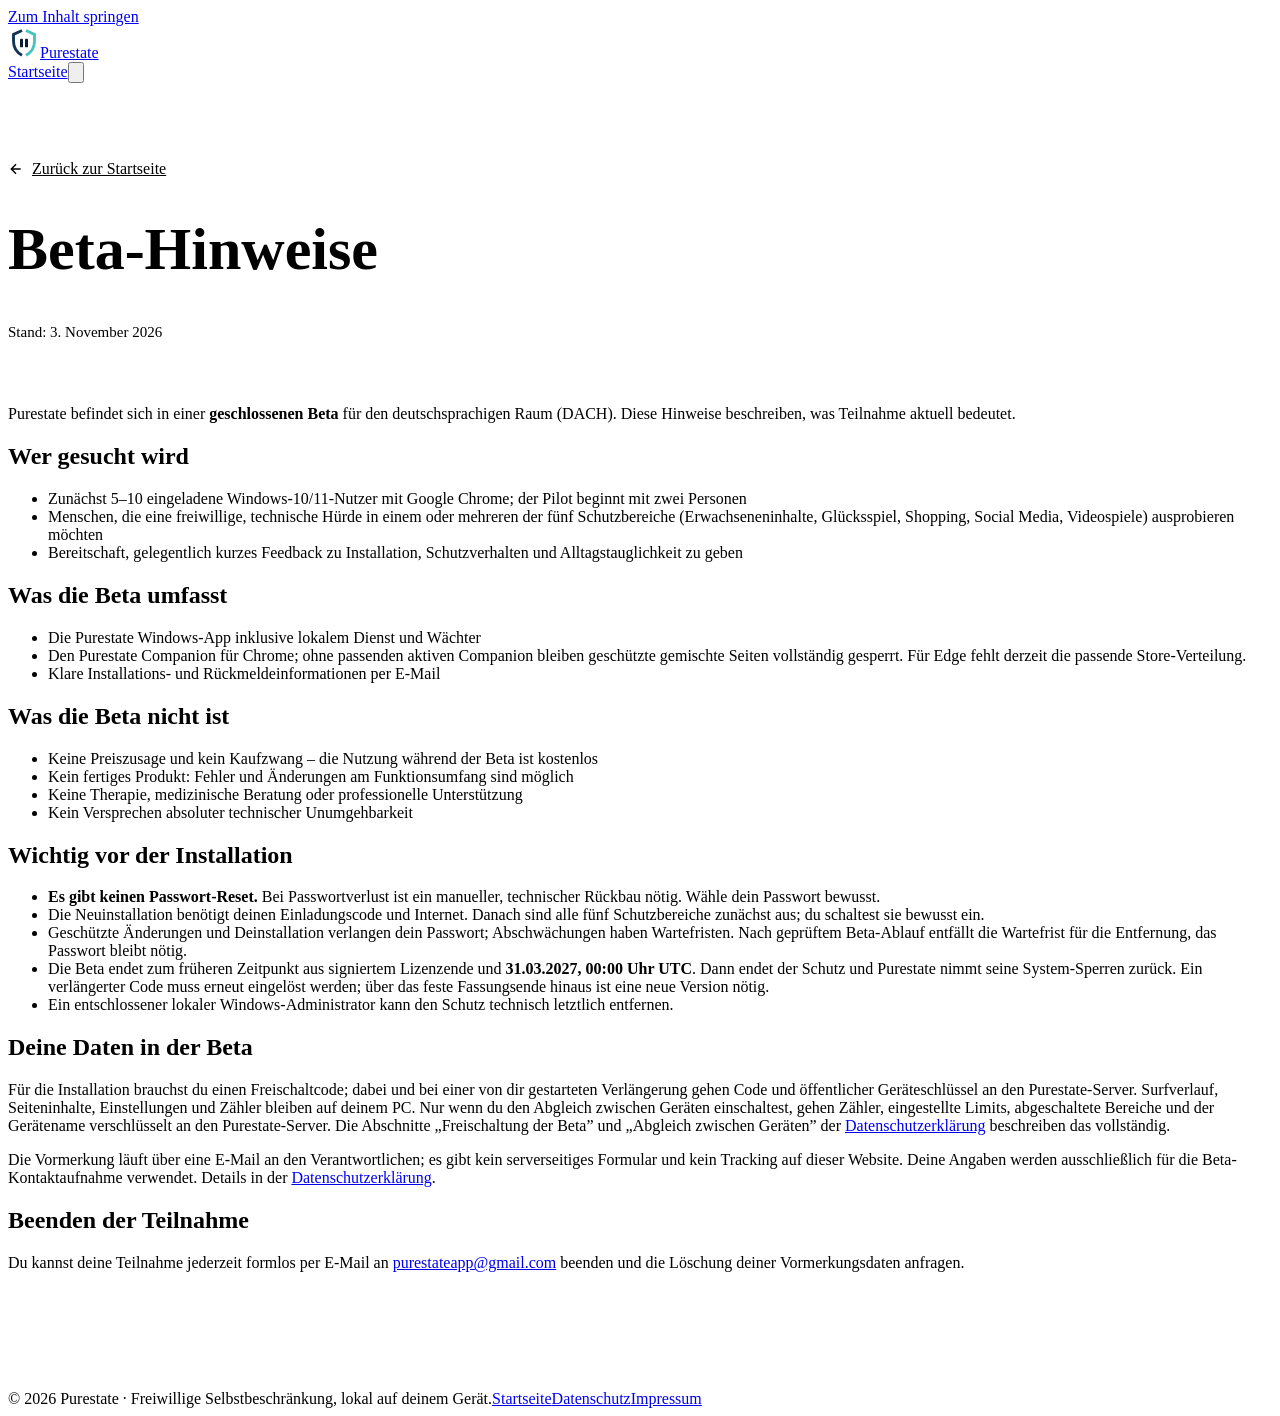
==== commit da7f8061: "Publish Purestate 0.62.90 and device sync privacy information" ====
--- a/website/beta-hinweise/index.html
+++ b/website/beta-hinweise/index.html
@@ -1,4 +1,4 @@
-<!DOCTYPE html><html lang="de"><head><meta charset="utf-8"><meta name="viewport" content="width=device-width, initial-scale=1"><meta name="color-scheme" content="light dark"><meta name="theme-color" content="#f3f5f5" media="(prefers-color-scheme: light)"><meta name="theme-color" content="#0a111d" media="(prefers-color-scheme: dark)"><title>Beta-Hinweise – Purestate</title><meta name="description" content="Hinweise zur Teilnahme an der geschlossenen Purestate-Beta: Voraussetzungen, Umfang, Grenzen und Umgang mit deinen Daten."><link rel="canonical" href="https://purestate-app.com/beta-hinweise/"><link rel="icon" href="/favicon.svg" type="image/svg+xml"><link rel="sitemap" href="/sitemap-index.xml"><link rel="preload" href="/_astro/bricolage-grotesque-latin-opsz-normal.Cre6nC2_.woff2" as="font" type="font/woff2" crossorigin><meta property="og:title" content="Beta-Hinweise – Purestate"><meta property="og:description" content="Hinweise zur Teilnahme an der geschlossenen Purestate-Beta: Voraussetzungen, Umfang, Grenzen und Umgang mit deinen Daten."><meta property="og:type" content="website"><meta property="og:locale" content="de_DE"><meta property="og:url" content="https://purestate-app.com/beta-hinweise/"><meta property="og:site_name" content="Purestate"><meta property="og:image" content="https://purestate-app.com/og-image.png"><meta property="og:image:type" content="image/png"><meta property="og:image:width" content="1200"><meta property="og:image:height" content="630"><meta property="og:image:alt" content="Purestate – Die Grenze steht schon da. Deine Entscheidung, geschützt vor dem nächsten Impuls. Fünf Schutzbereiche: Erwachseneninhalte, Glücksspiel, Shopping, Social Media, Videospiele."><meta name="twitter:card" content="summary_large_image"><meta name="twitter:title" content="Beta-Hinweise – Purestate"><meta name="twitter:description" content="Hinweise zur Teilnahme an der geschlossenen Purestate-Beta: Voraussetzungen, Umfang, Grenzen und Umgang mit deinen Daten."><meta name="twitter:image" content="https://purestate-app.com/og-image.png"><meta name="twitter:image:alt" content="Purestate – Die Grenze steht schon da. Deine Entscheidung, geschützt vor dem nächsten Impuls. Fünf Schutzbereiche: Erwachseneninhalte, Glücksspiel, Shopping, Social Media, Videospiele."><script>
+<!DOCTYPE html><html lang="de"><head><meta charset="utf-8"><meta name="viewport" content="width=device-width, initial-scale=1"><meta name="color-scheme" content="light dark"><meta name="theme-color" content="#f3f5f5" media="(prefers-color-scheme: light)"><meta name="theme-color" content="#0a111d" media="(prefers-color-scheme: dark)"><title>Beta-Hinweise – Purestate</title><meta name="description" content="Hinweise zur Teilnahme an der geschlossenen Purestate-Beta: Voraussetzungen, Umfang, Grenzen und Umgang mit deinen Daten."><link rel="canonical" href="https://purestate-app.com/beta-hinweise/"><link rel="icon" href="/favicon.svg" type="image/svg+xml"><link rel="sitemap" href="/sitemap-index.xml"><link rel="preload" href="/_astro/bricolage-grotesque-latin-opsz-normal.Cre6nC2_.woff2" as="font" type="font/woff2" crossorigin><meta property="og:title" content="Beta-Hinweise – Purestate"><meta property="og:description" content="Hinweise zur Teilnahme an der geschlossenen Purestate-Beta: Voraussetzungen, Umfang, Grenzen und Umgang mit deinen Daten."><meta property="og:type" content="website"><meta property="og:locale" content="de_DE"><meta property="og:url" content="https://purestate-app.com/beta-hinweise/"><meta property="og:site_name" content="Purestate"><meta property="og:image" content="https://purestate-app.com/og-image.png"><meta property="og:image:type" content="image/png"><meta property="og:image:width" content="1200"><meta property="og:image:height" content="630"><meta property="og:image:alt" content="Purestate – Grenzen setzen, bevor du sie brauchst. Deine Entscheidung, geschützt vor dem nächsten Impuls. Fünf Schutzbereiche: Erwachseneninhalte, Glücksspiel, Shopping, Social Media, Videospiele."><meta name="twitter:card" content="summary_large_image"><meta name="twitter:title" content="Beta-Hinweise – Purestate"><meta name="twitter:description" content="Hinweise zur Teilnahme an der geschlossenen Purestate-Beta: Voraussetzungen, Umfang, Grenzen und Umgang mit deinen Daten."><meta name="twitter:image" content="https://purestate-app.com/og-image.png"><meta name="twitter:image:alt" content="Purestate – Grenzen setzen, bevor du sie brauchst. Deine Entscheidung, geschützt vor dem nächsten Impuls. Fünf Schutzbereiche: Erwachseneninhalte, Glücksspiel, Shopping, Social Media, Videospiele."><script>
       /* Set theme and motion capability before first paint to avoid a flash.
          Only "light"/"dark" are stored; with nothing stored the OS setting
          applies via CSS. html.js-reveal is only set when the page can really
@@ -14,8 +14,8 @@
         const calm = window.matchMedia('(prefers-reduced-motion: reduce)').matches;
         if (!calm && 'IntersectionObserver' in window) root.classList.add('js-reveal');
       })();
-    </script><link rel="stylesheet" href="/_astro/BaseLayout.YfoBd_6t.css"><style>.legal[data-astro-cid-fmzvkzhr]{padding-block:clamp(2rem,5vw,4rem) clamp(4rem,8vw,7rem)}.legal-back[data-astro-cid-fmzvkzhr]{min-height:44px;color:var(--soft);align-items:center;gap:.5rem;font-weight:500;display:inline-flex}.legal-back[data-astro-cid-fmzvkzhr]:hover{color:var(--ink)}.legal-title[data-astro-cid-fmzvkzhr]{margin-top:1.5rem;font-size:clamp(2rem,1.3rem + 3.4vw,3.75rem)}.legal-updated[data-astro-cid-fmzvkzhr]{color:var(--faint);margin-top:1rem;font-size:.9375rem}.prose-legal[data-astro-cid-fmzvkzhr]{border-top:1px solid var(--line);margin-top:2rem;padding-top:1rem}
-</style></head><body><a href="#main" class="focus:bg-surface focus:text-ink sr-only focus:not-sr-only focus:absolute focus:top-3 focus:left-3 focus:z-[120] focus:rounded-full focus:px-5 focus:py-3 focus:shadow-lg">Zum Inhalt springen</a><header class="site-header" data-astro-cid-fzpbxy5g><div class="site-header-inner wrap" data-astro-cid-fzpbxy5g><a href="/" class="brand" aria-label="Purestate – Startseite" data-astro-cid-fzpbxy5g><svg xmlns="http://www.w3.org/2000/svg" viewBox="0 0 128 128" width="32" height="32" aria-hidden="true"><path d="M56 18 22 34v27c0 25 13.5 45 34 56" fill="none" stroke="var(--logo-left, #123456)" stroke-width="11.5"></path><path d="M72 18 106 34v27c0 25-13.5 45-34 56" fill="none" stroke="var(--logo-right, #49c3bd)" stroke-width="11.5"></path><rect x="48" y="51" width="12" height="34" rx="3.5" fill="var(--logo-bars, #0b1b34)"></rect><rect x="68" y="51" width="12" height="34" rx="3.5" fill="var(--logo-bars, #0b1b34)"></rect></svg><span data-astro-cid-fzpbxy5g>Purestate</span></a><div class="site-actions" data-astro-cid-fzpbxy5g><a href="/" class="compact-home" data-astro-cid-fzpbxy5g>Startseite</a><button id="themeToggle" type="button" class="icon-btn" aria-label="Helles oder dunkles Design wählen" title="Design wechseln" data-astro-cid-fzpbxy5g><svg class="theme-sun" viewBox="0 0 24 24" fill="none" stroke="currentColor" stroke-width="1.8" stroke-linecap="round" aria-hidden="true" data-astro-cid-fzpbxy5g><circle cx="12" cy="12" r="4" data-astro-cid-fzpbxy5g></circle><path d="M12 2v2M12 20v2M4.9 4.9l1.4 1.4M17.7 17.7l1.4 1.4M2 12h2M20 12h2M4.9 19.1l1.4-1.4M17.7 6.3l1.4-1.4" data-astro-cid-fzpbxy5g></path></svg><svg class="theme-moon" viewBox="0 0 24 24" fill="none" stroke="currentColor" stroke-width="1.8" stroke-linecap="round" stroke-linejoin="round" aria-hidden="true" data-astro-cid-fzpbxy5g><path d="M21 12.8A9 9 0 1 1 11.2 3a7 7 0 0 0 9.8 9.8Z" data-astro-cid-fzpbxy5g></path></svg></button></div></div></header><main id="main"><div class="legal wrap-read" data-astro-cid-fmzvkzhr><a href="/" class="legal-back" data-astro-cid-fmzvkzhr><svg width="16" height="16" viewBox="0 0 24 24" fill="none" stroke="currentColor" stroke-width="2.2" aria-hidden="true" data-astro-cid-fmzvkzhr><path d="M19 12H5M12 19l-7-7 7-7" data-astro-cid-fmzvkzhr></path></svg>Zurück zur Startseite</a><h1 class="t-h1 legal-title" data-astro-cid-fmzvkzhr>Beta-Hinweise</h1><p class="legal-updated tnum" data-astro-cid-fmzvkzhr>Stand: 27. September 2026</p><div class="prose-legal" data-astro-cid-fmzvkzhr><p>Purestate befindet sich in einer <strong>geschlossenen Beta</strong> für den deutschsprachigen Raum (DACH). Diese Hinweise beschreiben, was Teilnahme aktuell bedeutet.</p>
+    </script><link rel="stylesheet" href="/_astro/BaseLayout.BhMcWF0J.css"><style>.legal[data-astro-cid-fmzvkzhr]{padding-block:clamp(2rem,5vw,4rem) clamp(4rem,8vw,7rem)}.legal-back[data-astro-cid-fmzvkzhr]{min-height:44px;color:var(--soft);align-items:center;gap:.5rem;font-weight:500;display:inline-flex}.legal-back[data-astro-cid-fmzvkzhr]:hover{color:var(--ink)}.legal-title[data-astro-cid-fmzvkzhr]{margin-top:1.5rem;font-size:clamp(2rem,1.3rem + 3.4vw,3.75rem)}.legal-updated[data-astro-cid-fmzvkzhr]{color:var(--faint);margin-top:1rem;font-size:.9375rem}.prose-legal[data-astro-cid-fmzvkzhr]{border-top:1px solid var(--line);margin-top:2rem;padding-top:1rem}
+</style></head><body><a href="#main" class="focus:bg-surface focus:text-ink sr-only focus:not-sr-only focus:absolute focus:top-3 focus:left-3 focus:z-[120] focus:rounded-full focus:px-5 focus:py-3 focus:shadow-lg">Zum Inhalt springen</a><header class="site-header" data-astro-cid-fzpbxy5g><div class="site-header-inner wrap" data-astro-cid-fzpbxy5g><a href="/" class="brand" aria-label="Purestate – Startseite" data-astro-cid-fzpbxy5g><svg xmlns="http://www.w3.org/2000/svg" viewBox="0 0 128 128" width="32" height="32" aria-hidden="true"><path d="M56 18 22 34v27c0 25 13.5 45 34 56" fill="none" stroke="var(--logo-left, #123456)" stroke-width="11.5"></path><path d="M72 18 106 34v27c0 25-13.5 45-34 56" fill="none" stroke="var(--logo-right, #49c3bd)" stroke-width="11.5"></path><rect x="48" y="51" width="12" height="34" rx="3.5" fill="var(--logo-bars, #0b1b34)"></rect><rect x="68" y="51" width="12" height="34" rx="3.5" fill="var(--logo-bars, #0b1b34)"></rect></svg><span data-astro-cid-fzpbxy5g>Purestate</span></a><div class="site-actions" data-astro-cid-fzpbxy5g><a href="/" class="compact-home" data-astro-cid-fzpbxy5g>Startseite</a><button id="themeToggle" type="button" class="icon-btn" aria-label="Helles oder dunkles Design wählen" title="Design wechseln" data-astro-cid-fzpbxy5g><svg class="theme-sun" viewBox="0 0 24 24" fill="none" stroke="currentColor" stroke-width="1.8" stroke-linecap="round" aria-hidden="true" data-astro-cid-fzpbxy5g><circle cx="12" cy="12" r="4" data-astro-cid-fzpbxy5g></circle><path d="M12 2v2M12 20v2M4.9 4.9l1.4 1.4M17.7 17.7l1.4 1.4M2 12h2M20 12h2M4.9 19.1l1.4-1.4M17.7 6.3l1.4-1.4" data-astro-cid-fzpbxy5g></path></svg><svg class="theme-moon" viewBox="0 0 24 24" fill="none" stroke="currentColor" stroke-width="1.8" stroke-linecap="round" stroke-linejoin="round" aria-hidden="true" data-astro-cid-fzpbxy5g><path d="M21 12.8A9 9 0 1 1 11.2 3a7 7 0 0 0 9.8 9.8Z" data-astro-cid-fzpbxy5g></path></svg></button></div></div></header><main id="main"><div class="legal wrap-read" data-astro-cid-fmzvkzhr><a href="/" class="legal-back" data-astro-cid-fmzvkzhr><svg width="16" height="16" viewBox="0 0 24 24" fill="none" stroke="currentColor" stroke-width="2.2" aria-hidden="true" data-astro-cid-fmzvkzhr><path d="M19 12H5M12 19l-7-7 7-7" data-astro-cid-fmzvkzhr></path></svg>Zurück zur Startseite</a><h1 class="t-h1 legal-title" data-astro-cid-fmzvkzhr>Beta-Hinweise</h1><p class="legal-updated tnum" data-astro-cid-fmzvkzhr>Stand: 3. November 2026</p><div class="prose-legal" data-astro-cid-fmzvkzhr><p>Purestate befindet sich in einer <strong>geschlossenen Beta</strong> für den deutschsprachigen Raum (DACH). Diese Hinweise beschreiben, was Teilnahme aktuell bedeutet.</p>
 <h2 id="wer-gesucht-wird">Wer gesucht wird</h2>
 <ul>
 <li>Zunächst 5–10 eingeladene Windows-10/11-Nutzer mit Google Chrome; der Pilot beginnt mit zwei Personen</li>
@@ -44,7 +44,7 @@
 <li>Ein entschlossener lokaler Windows-Administrator kann den Schutz technisch letztlich entfernen.</li>
 </ul>
 <h2 id="deine-daten-in-der-beta">Deine Daten in der Beta</h2>
-<p>Für die Installation brauchst du einen Freischaltcode; dabei und bei einer von dir gestarteten Verlängerung gehen Code und öffentlicher Geräteschlüssel an den Purestate-Server. Surfverlauf, Seiteninhalte, Einstellungen und Zähler bleiben auf deinem PC. Der Abschnitt „Freischaltung der Beta” der <a href="/datenschutz/">Datenschutzerklärung</a> beschreibt das vollständig.</p>
+<p>Für die Installation brauchst du einen Freischaltcode; dabei und bei einer von dir gestarteten Verlängerung gehen Code und öffentlicher Geräteschlüssel an den Purestate-Server. Surfverlauf, Seiteninhalte, Einstellungen und Zähler bleiben auf deinem PC. Nur wenn du den Abgleich zwischen Geräten einschaltest, gehen Zähler, eingestellte Limits, abgeschaltete Bereiche und der Gerätename verschlüsselt an den Purestate-Server. Die Abschnitte „Freischaltung der Beta” und „Abgleich zwischen Geräten” der <a href="/datenschutz/">Datenschutzerklärung</a> beschreiben das vollständig.</p>
 <p>Die Vormerkung läuft über eine E-Mail an den Verantwortlichen; es gibt kein serverseitiges Formular und kein Tracking auf dieser Website. Deine Angaben werden ausschließlich für die Beta-Kontaktaufnahme verwendet. Details in der <a href="/datenschutz/">Datenschutzerklärung</a>.</p>
 <h2 id="beenden-der-teilnahme">Beenden der Teilnahme</h2>
 <p>Du kannst deine Teilnahme jederzeit formlos per E-Mail an <a href="mailto:purestateapp@gmail.com">purestateapp@gmail.com</a> beenden und die Löschung deiner Vormerkungsdaten anfragen.</p>
